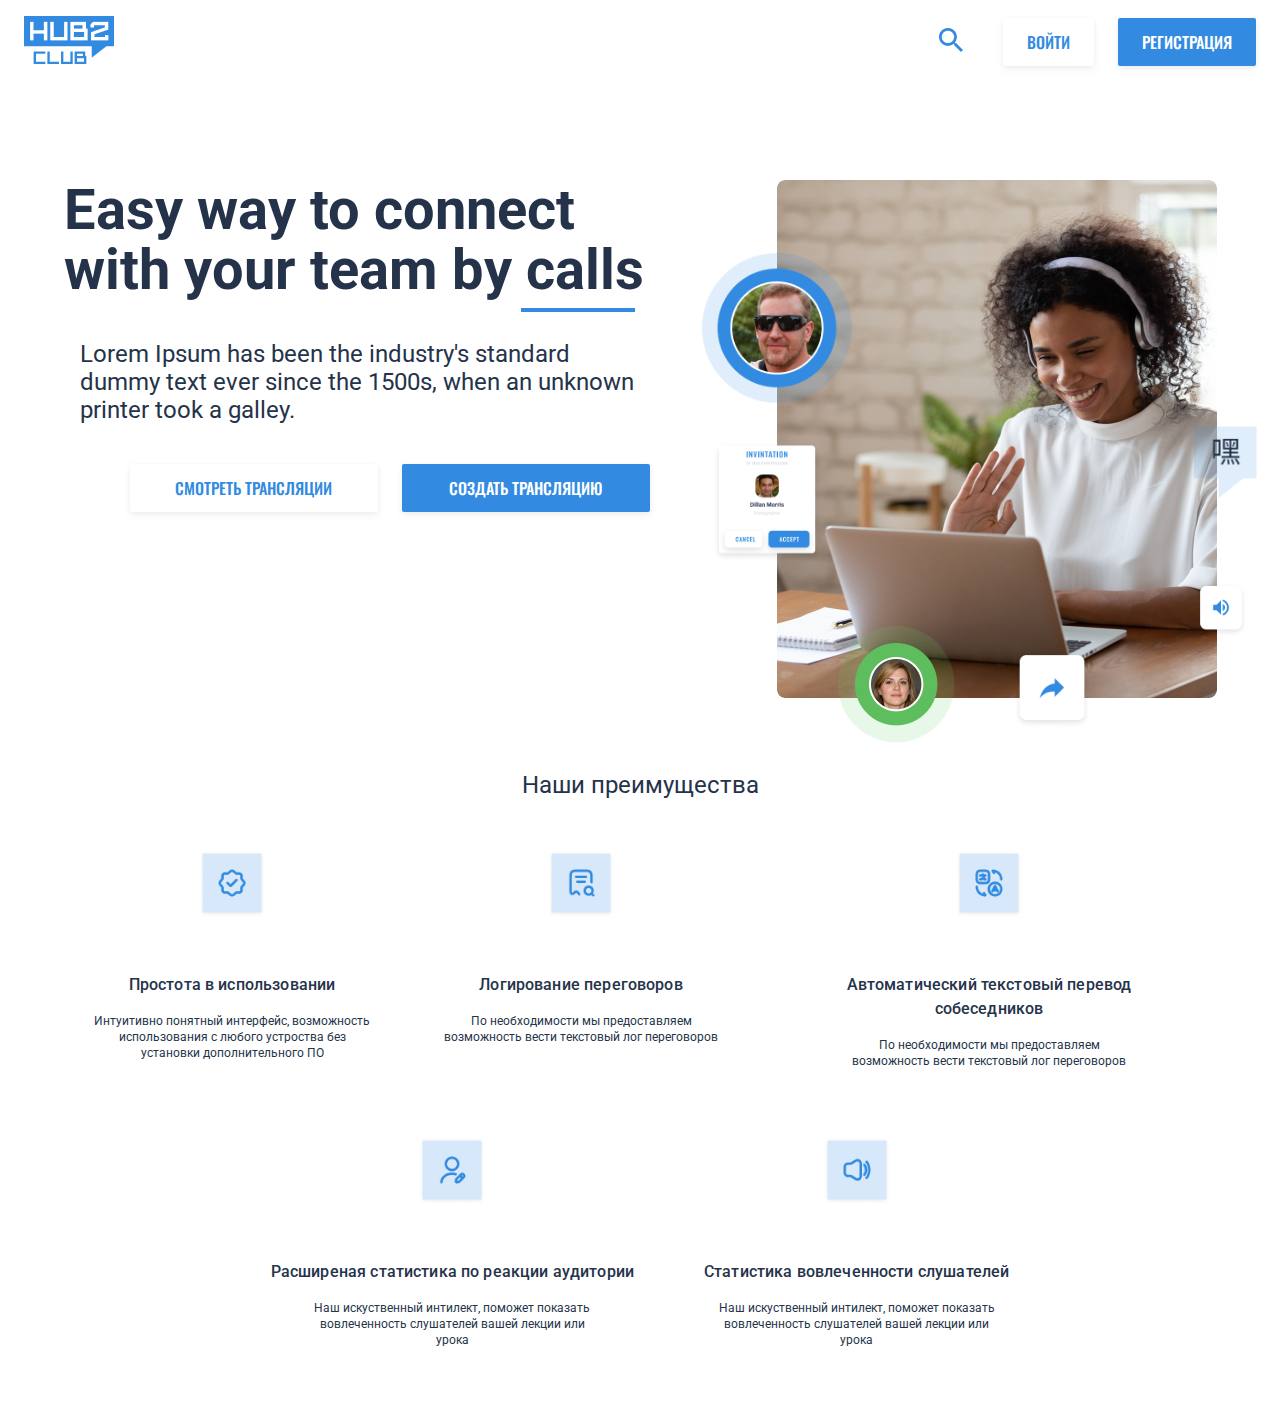
==== index.html @ b5f5181e "all" ====
<!DOCTYPE html>
<html lang="en">
<head>
    <meta charset="UTF-8">
    <meta http-equiv="X-UA-Compatible" content="IE=edge">
    <meta name="viewport" content="width=device-width, initial-scale=1.0">
    <link rel="stylesheet" href="sass/style.css">
    <title>Document</title>
</head>
<body>
    <header class="header">
        <div class="inner-header">
            <div class="logo">
                <a href="#" class="logo-link">
                    <img src="img/Logo.png" alt="">
                </a>
            </div>
            <div class="menu-hd">
                <div class="search">
                    <img src="img/search.png" alt="">
                </div>
                <div class="auth-btns">
                    <a href="#" mat-button>Войти</a>
                    <a href="#" class="reg" mat-button>регистрация</a>

                </div>
            </div>
        </div>
    </header>
    <div class="main-container">
        <div class="connect-container">
            <div class="easy-connect">
                <h1 class="easytitle">Easy way to connect with your team by calls</h1>
                <div class="line"></div>
                <p>Lorem Ipsum has been the industry's standard dummy text ever since the 1500s, when an unknown printer took a galley.</p>
                <div class="auth-btns">
                    <a href="#" mat-button>смотреть трансляции</a>
                    <a href="#" class="reg" mat-button>Создать трансляцию</a>

                </div>
            </div>
            <div class="img-connect">
                <div class="conectBox">
                    <img src="img/home.png" alt="">
                </div>
                <div class="icon-1 icon">
                    <img src="img/man.png" alt="">
                </div>
                <div class="icon-2 icon">
                    <img src="img/it.png" alt="">
                </div>
                <div class="icon-3 icon">
                    <img src="img/women.png" alt="">
                </div>
                <div class="icon-4 icon">
                    <img src="img/share.png" alt="">
                </div>
                <div class="icon-5 icon">
                    <img src="img/sound.png" alt="">
                </div>
                <div class="icon-6 icon">
                    <img src="img/item.png" alt="">
                </div>
            </div>
        </div>
    </div>
    <div class="adv-container">
         <h3>Наши преимущества</h3>
        <div class="inner-adv">
            <div class="item-adv">
                <div class="icon-adv">
                    <img src="img/ic1.png" alt="">
                </div>
                <h6>Простота в использовании</h6>
                <p>Интуитивно понятный интерфейс, возможность использования с любого устроства без установки дополнительного ПО</p>
            </div>
            <div class="item-adv">
                <div class="icon-adv">
                    <img src="img/ic2.png" alt="">
                </div>
                <h6>Логирование переговоров</h6>
                <p>По необходимости мы предоставляем возможность вести текстовый лог переговоров</p>
            </div>
            <div class="item-adv">
                <div class="icon-adv">
                    <img src="img/ic3.png" alt="">
                </div>
                <h6>Автоматический текстовый перевод собеседников</h6>
                <p>По необходимости мы предоставляем возможность вести текстовый лог переговоров</p>
            </div>
            <div class="item-adv">
                <div class="icon-adv">
                    <img src="img/ic4.png" alt="">
                </div>
                <h6>Расширеная статистика по реакции аудитории</h6>
                <p> Наш искуственный интилект, поможет показать вовлеченность слушателей вашей лекции или урока</p>
            </div>
            <div class="item-adv">
                <div class="icon-adv">
                    <img src="img/ic5.png" alt="">
                </div>
                <h6>Статистика вовлеченности слушателей</h6>
                <p>Наш искуственный интилект, поможет показать вовлеченность слушателей вашей лекции или урока</p>
            </div>
        </div>
    </div>
</body>
</html>
---- sass/style.css ----
@import url("https://fonts.googleapis.com/css2?family=Oswald&display=swap");
@import url("https://fonts.googleapis.com/css2?family=Roboto:ital,wght@0,100;0,500;1,100&display=swap");
* {
  padding: 0;
  margin: 0;
}

.header {
  margin-top: 16px;
}

.header .inner-header {
  display: -webkit-box;
  display: -ms-flexbox;
  display: flex;
  -webkit-box-pack: justify;
      -ms-flex-pack: justify;
          justify-content: space-between;
  margin: 0 24px;
}

@media (max-width: 500px) {
  .header .inner-header {
    -webkit-box-orient: vertical;
    -webkit-box-direction: normal;
        -ms-flex-direction: column;
            flex-direction: column;
    -webkit-box-align: center;
        -ms-flex-align: center;
            align-items: center;
  }
  .header .inner-header .menu-hd {
    margin-top: 15px;
  }
}

.header .menu-hd {
  display: -webkit-box;
  display: -ms-flexbox;
  display: flex;
  -webkit-box-align: center;
      -ms-flex-align: center;
          align-items: center;
}

.logo .logo-link {
  width: 90px;
  display: block;
}

.search {
  margin-right: 40px;
}

@media (max-width: 500px) {
  .search {
    margin-right: 15px;
  }
}

.auth-btns {
  display: -webkit-box;
  display: -ms-flexbox;
  display: flex;
}

.auth-btns a {
  font-family: Oswald;
  font-style: normal;
  font-weight: 500;
  font-size: 16px;
  line-height: 20px;
  color: #328BE0;
  text-decoration: none;
  background: #FFFFFF;
  -webkit-box-shadow: 0px 1px 4px rgba(37, 51, 74, 0.05), 0px 4px 8px rgba(37, 51, 74, 0.05);
          box-shadow: 0px 1px 4px rgba(37, 51, 74, 0.05), 0px 4px 8px rgba(37, 51, 74, 0.05);
  border-radius: 2px;
  display: block;
  text-align: center;
  padding: 14px 24px;
  text-transform: uppercase;
}

.auth-btns .reg {
  background-color: #328BE0;
  color: white;
  margin-left: 24px;
}

.main-container {
  max-width: 1434px;
  margin: auto;
  margin-top: 112px;
}

@media (max-width: 1000px) {
  .main-container {
    margin-top: 50px;
  }
}

.main-container .connect-container {
  display: -webkit-box;
  display: -ms-flexbox;
  display: flex;
  -webkit-box-pack: justify;
      -ms-flex-pack: justify;
          justify-content: space-between;
  max-width: 1335px;
}

@media (max-width: 1450px) {
  .main-container .connect-container {
    -ms-flex-pack: distribute;
        justify-content: space-around;
    max-width: unset;
  }
}

@media (max-width: 1000px) {
  .main-container .connect-container {
    -webkit-box-orient: vertical;
    -webkit-box-direction: normal;
        -ms-flex-direction: column;
            flex-direction: column;
    -webkit-box-align: center;
        -ms-flex-align: center;
            align-items: center;
  }
}

.main-container .connect-container .easy-connect {
  max-width: 586px;
  display: -webkit-box;
  display: -ms-flexbox;
  display: flex;
  -webkit-box-orient: vertical;
  -webkit-box-direction: normal;
      -ms-flex-direction: column;
          flex-direction: column;
  -webkit-box-align: end;
      -ms-flex-align: end;
          align-items: end;
}

@media (max-width: 1250px) {
  .main-container .connect-container .easy-connect {
    max-width: 470px;
  }
}

@media (max-width: 550px) {
  .main-container .connect-container .easy-connect {
    margin: 0 20px;
  }
}

.main-container .connect-container .easy-connect .easytitle {
  font-family: Roboto;
  font-style: normal;
  font-weight: bold;
  font-size: 56px;
  line-height: 60px;
  margin-bottom: 8px;
  color: #25334A;
}

@media (max-width: 1250px) {
  .main-container .connect-container .easy-connect .easytitle {
    font-size: 45px;
  }
}

@media (max-width: 550px) {
  .main-container .connect-container .easy-connect .easytitle {
    font-size: 35px;
  }
}

.main-container .connect-container .easy-connect .line {
  width: 114px;
  height: 4px;
  background-color: #328BE0;
  margin-right: 15px;
  margin-bottom: 28px;
}

.main-container .connect-container .easy-connect p {
  font-family: Roboto;
  font-style: normal;
  font-weight: normal;
  font-size: 24px;
  line-height: 28px;
  color: #25334A;
  margin-bottom: 40px;
  max-width: 570px;
}

@media (max-width: 550px) {
  .main-container .connect-container .easy-connect p {
    font-size: 18px;
  }
}

.main-container .connect-container .easy-connect .auth-btns > a {
  width: 200px;
}

@media (max-width: 1000px) {
  .main-container .connect-container .easy-connect .auth-btns > a {
    width: unset;
  }
}

@media (max-width: 550px) {
  .main-container .connect-container .easy-connect .auth-btns > a {
    padding: 14px 8px;
    font-size: 12px;
  }
}

.main-container .connect-container .img-connect {
  max-width: 530px;
  position: relative;
}

@media (max-width: 1000px) {
  .main-container .connect-container .img-connect {
    margin-top: 45px;
  }
}

.main-container .connect-container .img-connect .conectBox {
  max-width: 440px;
  border-radius: 8px;
}

@media (max-width: 1250px) {
  .main-container .connect-container .img-connect .conectBox {
    max-width: 380px;
  }
}

@media (max-width: 550px) {
  .main-container .connect-container .img-connect .conectBox {
    max-width: 300px;
  }
}

@media (max-width: 400px) {
  .main-container .connect-container .img-connect .conectBox {
    max-width: 215px;
  }
}

.main-container .connect-container .img-connect .conectBox img {
  width: 100%;
  border-radius: 8px;
}

.main-container .connect-container .img-connect .icon > img {
  width: 100%;
  height: 100%;
}

.main-container .connect-container .img-connect .icon-1 {
  position: absolute;
  top: 73px;
  left: -75px;
  width: 150px;
}

@media (max-width: 550px) {
  .main-container .connect-container .img-connect .icon-1 {
    width: 108px;
    left: -50px;
  }
}

@media (max-width: 400px) {
  .main-container .connect-container .img-connect .icon-1 {
    width: 74px;
    left: -32px;
    top: 36px;
  }
}

.main-container .connect-container .img-connect .icon-2 {
  position: absolute;
  top: 261px;
  left: -65px;
  width: 111px;
}

@media (max-width: 550px) {
  .main-container .connect-container .img-connect .icon-2 {
    left: -40px;
    width: 74px;
  }
}

@media (max-width: 400px) {
  .main-container .connect-container .img-connect .icon-2 {
    left: -40px;
    width: 64px;
    top: 132px;
  }
}

.main-container .connect-container .img-connect .icon-3 {
  position: absolute;
  bottom: -45px;
  left: 61px;
  width: 117px;
}

@media (max-width: 550px) {
  .main-container .connect-container .img-connect .icon-3 {
    left: 85px;
    width: 90px;
  }
}

@media (max-width: 400px) {
  .main-container .connect-container .img-connect .icon-3 {
    left: 15px;
    width: 68px;
    bottom: -35px;
  }
}

.main-container .connect-container .img-connect .icon-4 {
  position: absolute;
  bottom: -31px;
  left: 236px;
  width: 78px;
}

@media (max-width: 550px) {
  .main-container .connect-container .img-connect .icon-4 {
    width: 60px;
  }
}

@media (max-width: 400px) {
  .main-container .connect-container .img-connect .icon-4 {
    width: 47px;
    bottom: -28px;
    left: 141px;
  }
}

.main-container .connect-container .img-connect .icon-5 {
  position: absolute;
  bottom: 60px;
  right: -31px;
  width: 54px;
}

.main-container .connect-container .img-connect .icon-6 {
  position: absolute;
  bottom: 200px;
  right: -90px;
  width: 63px;
}

@media (max-width: 1400px) {
  .main-container .connect-container .img-connect .icon-6 {
    right: -40px;
  }
}

@media (max-width: 550px) {
  .main-container .connect-container .img-connect .icon-6 {
    width: 40px;
  }
}

@media (max-width: 400px) {
  .main-container .connect-container .img-connect .icon-6 {
    width: 40px;
    bottom: 147px;
    right: -44px;
  }
}

.adv-container {
  max-width: 1311px;
  margin: auto;
  margin-top: 69px;
  margin-bottom: 14px;
}

.adv-container h3 {
  font-family: Roboto;
  font-style: normal;
  font-weight: normal;
  font-size: 24px;
  line-height: 28px;
  text-align: center;
  color: #25334A;
  margin-bottom: 48px;
}

.adv-container .inner-adv {
  display: -webkit-box;
  display: -ms-flexbox;
  display: flex;
  -ms-flex-wrap: wrap;
      flex-wrap: wrap;
  -webkit-box-pack: center;
      -ms-flex-pack: center;
          justify-content: center;
}

.adv-container .inner-adv .item-adv {
  max-width: 397px;
  margin-bottom: 65px;
  margin-left: 35px;
  margin-right: 35px;
}

.adv-container .inner-adv .item-adv h6 {
  font-family: Roboto;
  font-style: normal;
  font-weight: 500;
  font-size: 16px;
  line-height: 24px;
  text-align: center;
  letter-spacing: 0.15px;
  color: #25334A;
  margin-bottom: 16px;
}

.adv-container .inner-adv .item-adv p {
  font-family: Roboto;
  font-style: normal;
  font-weight: normal;
  font-size: 12px;
  line-height: 16px;
  text-align: center;
  color: #25334A;
  max-width: 279px;
  margin: auto;
}

.adv-container .inner-adv .item-adv .icon-adv {
  width: 72px;
  height: 72px;
  margin: auto;
  margin-bottom: 54px;
}

.adv-container .inner-adv .item-adv .icon-adv img {
  width: 100%;
  height: 100%;
}
/*# sourceMappingURL=style.css.map */
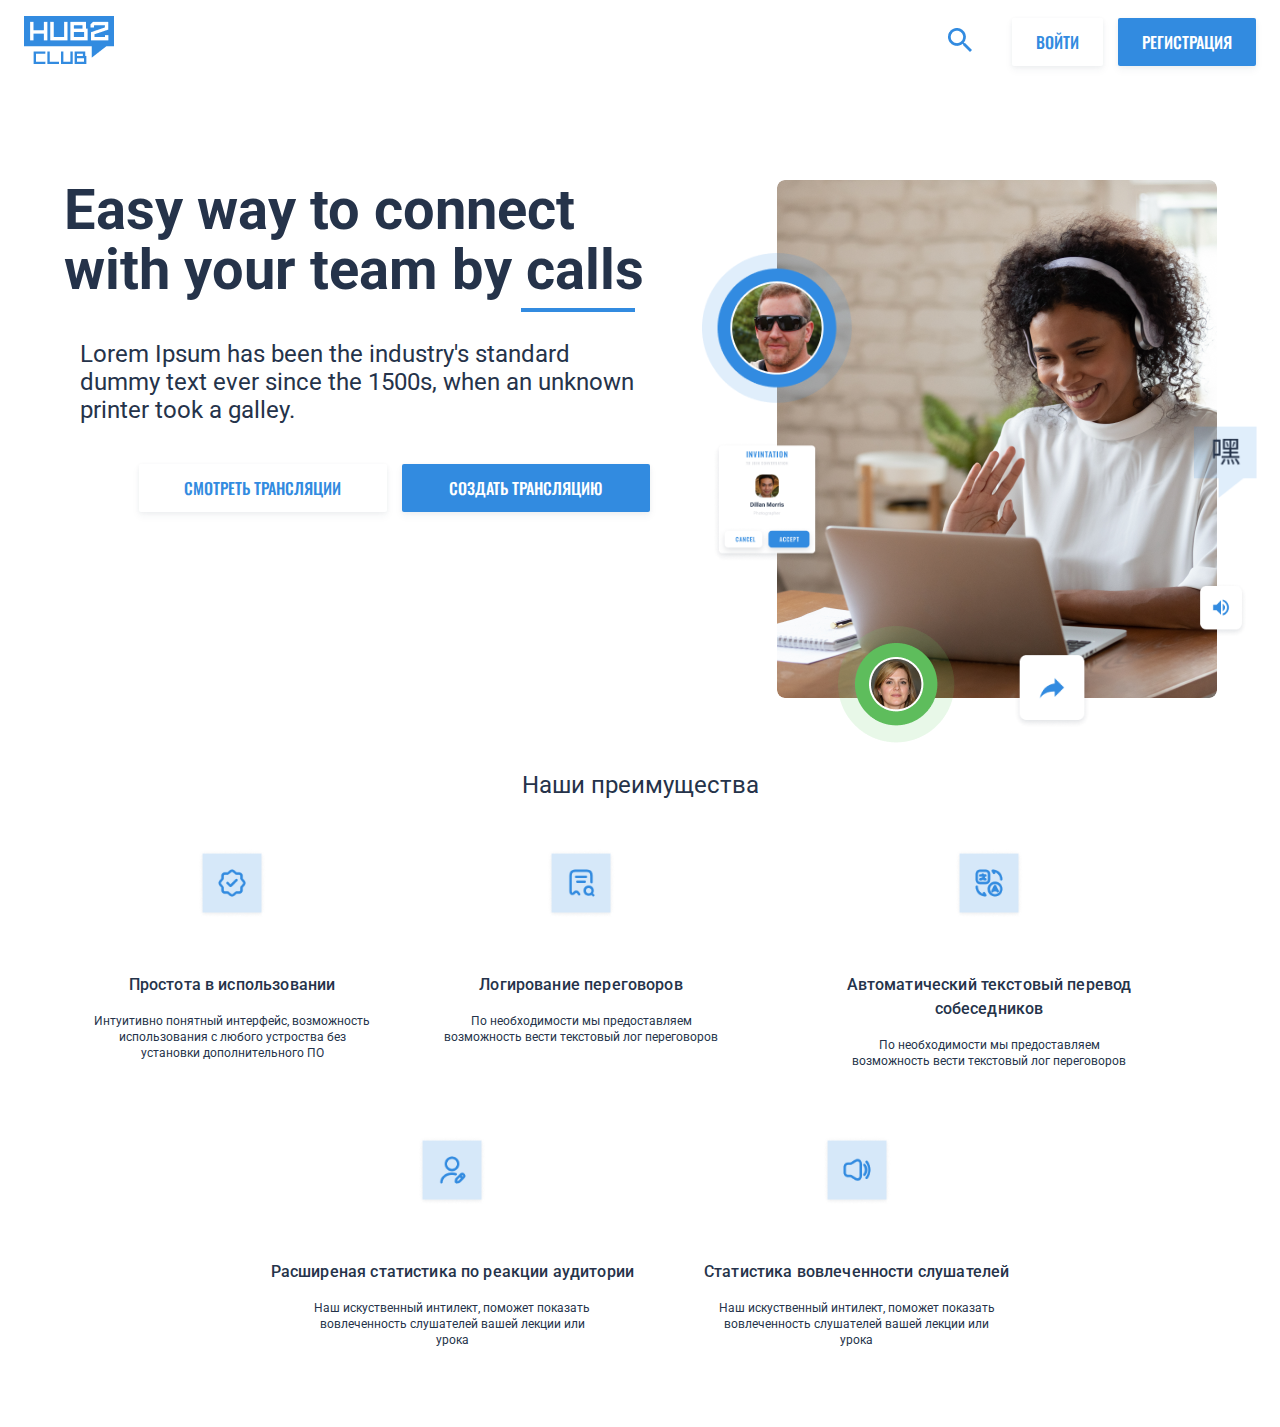
==== commit d2a361be: "asa" ====
--- a/index.html
+++ b/index.html
@@ -11,7 +11,7 @@
     <header class="header">
         <div class="inner-header">
             <div class="logo">
-                <a href="#" class="logo-link">
+                <a href="index.html" class="logo-link">
                     <img src="img/Logo.png" alt="">
                 </a>
             </div>
@@ -20,8 +20,8 @@
                     <img src="img/search.png" alt="">
                 </div>
                 <div class="auth-btns">
-                    <a href="#" mat-button>Войти</a>
-                    <a href="#" class="reg" mat-button>регистрация</a>
+                    <a href="login.html" mat-button>Войти</a>
+                    <a href="registration.html" class="reg" mat-button>регистрация</a>
 
                 </div>
             </div>
--- a/sass/style.css
+++ b/sass/style.css
@@ -17,9 +17,12 @@
       -ms-flex-pack: justify;
           justify-content: space-between;
   margin: 0 24px;
-}
-
-@media (max-width: 500px) {
+  -webkit-box-align: center;
+      -ms-flex-align: center;
+          align-items: center;
+}
+
+@media (max-width: 900px) {
   .header .inner-header {
     -webkit-box-orient: vertical;
     -webkit-box-direction: normal;
@@ -31,6 +34,20 @@
   }
   .header .inner-header .menu-hd {
     margin-top: 15px;
+    -ms-flex-wrap: wrap;
+        flex-wrap: wrap;
+    -webkit-box-align: center;
+        -ms-flex-align: center;
+            align-items: center;
+    -webkit-box-pack: center;
+        -ms-flex-pack: center;
+            justify-content: center;
+  }
+  .header .inner-header .menu-hd .auth-btns {
+    margin-top: 10px;
+  }
+  .header .inner-header .menu-hd .search {
+    margin-right: 0;
   }
 }
 
@@ -41,6 +58,19 @@
   -webkit-box-align: center;
       -ms-flex-align: center;
           align-items: center;
+}
+
+.header .menu-hd .account_img {
+  width: 48px;
+  height: 48px;
+  border-radius: 2px;
+  margin-left: 15px;
+}
+
+.header .menu-hd .account_img > img {
+  width: 100%;
+  height: 100%;
+  border-radius: 2px;
 }
 
 .logo .logo-link {
@@ -80,12 +110,13 @@
   text-align: center;
   padding: 14px 24px;
   text-transform: uppercase;
+  margin-right: 15px;
 }
 
 .auth-btns .reg {
   background-color: #328BE0;
   color: white;
-  margin-left: 24px;
+  margin-right: 0px !important;
 }
 
 .main-container {
@@ -254,7 +285,7 @@
   }
 }
 
-.main-container .connect-container .img-connect .conectBox img {
+.main-container .connect-container .img-connect .conectBox > img {
   width: 100%;
   border-radius: 8px;
 }
@@ -452,8 +483,2144 @@
   margin-bottom: 54px;
 }
 
-.adv-container .inner-adv .item-adv .icon-adv img {
+.adv-container .inner-adv .item-adv .icon-adv > img {
   width: 100%;
   height: 100%;
 }
+
+.register-page {
+  max-width: 408px;
+  margin: 50px auto;
+}
+
+.register-page .register-box {
+  background: #FFFFFF;
+  -webkit-box-shadow: 0px 0px 8px rgba(0, 0, 0, 0.05), 0px 2px 4px rgba(37, 51, 74, 0.05);
+          box-shadow: 0px 0px 8px rgba(0, 0, 0, 0.05), 0px 2px 4px rgba(37, 51, 74, 0.05);
+  border-radius: 4px;
+  padding: 40px;
+}
+
+@media (max-width: 500px) {
+  .register-page .register-box {
+    margin: 0 15px;
+  }
+}
+
+.register-page .register-box h2 {
+  font-family: Roboto;
+  font-style: normal;
+  font-weight: normal;
+  font-size: 24px;
+  line-height: 28px;
+  text-align: center;
+  color: #25334A;
+}
+
+.register-page .register-box p {
+  font-family: Roboto;
+  font-style: normal;
+  font-weight: normal;
+  font-size: 16px;
+  line-height: 24px;
+  letter-spacing: 0.15px;
+  color: #25334A;
+  margin: 24px 0;
+  text-align: center;
+}
+
+.register-page .register-box .soc-icons {
+  display: -webkit-box;
+  display: -ms-flexbox;
+  display: flex;
+  width: 130px;
+  margin: auto;
+}
+
+.register-page .register-box .soc-icons a {
+  display: block;
+}
+
+.register-page .register-box .regform {
+  max-width: 330px;
+  margin: auto;
+}
+
+.register-page .register-box .regform form .input-item {
+  max-width: 328px;
+  margin-bottom: 25px;
+}
+
+.register-page .register-box .regform form .input-item p {
+  font-family: Roboto;
+  font-style: normal;
+  font-weight: normal;
+  font-size: 12px;
+  letter-spacing: 0.4px;
+  color: #94A7BC;
+  text-align: left;
+  margin: 0;
+}
+
+.register-page .register-box .regform form .input-item input {
+  width: 100%;
+  border-bottom: 1px solid #328BE0;
+  border-top: 1px solid transparent;
+  border-right: 1px solid transparent;
+  border-left: 1px solid transparent;
+  padding: 10px 4px;
+  font-family: Roboto;
+  font-style: normal;
+  font-weight: normal;
+  font-size: 14px;
+  line-height: 20px;
+  letter-spacing: 0.25px;
+  color: #25334A;
+}
+
+.register-page .register-box .regform form .auth-btns a {
+  padding: 14px 53px;
+  cursor: pointer;
+}
+
+@media (max-width: 500px) {
+  .register-page .register-box .regform form .auth-btns a {
+    padding: 14px;
+    font-size: 14px;
+  }
+}
+
+.register-page .register-box .regform form .acc-p-2 {
+  max-width: 285px !important;
+}
+
+.register-page .register-box .regform form .acc-p {
+  max-width: 210px;
+  margin: 24px auto;
+}
+
+.register-page .register-box .regform form .acc-p span {
+  font-family: Roboto;
+  font-style: normal;
+  font-weight: normal;
+  font-size: 16px;
+  line-height: 24px;
+  letter-spacing: 0.5px;
+  color: #25334A;
+}
+
+.register-page .register-box .regform form .acc-p a {
+  font-family: Roboto;
+  font-style: normal;
+  font-weight: normal;
+  font-size: 16px;
+  line-height: 24px;
+  letter-spacing: 0.5px;
+  text-decoration: none;
+  color: #328BE0;
+}
+
+.account-settings {
+  margin-top: 70px;
+}
+
+.account-settings h2 {
+  font-family: Roboto;
+  font-style: normal;
+  font-weight: normal;
+  font-size: 24px;
+  line-height: 28px;
+  text-align: center;
+  color: #25334A;
+}
+
+.account-settings .settings-menu {
+  max-width: 600px;
+  margin: auto;
+  margin-top: 56px;
+}
+
+.account-settings .settings-menu ul {
+  display: -webkit-box;
+  display: -ms-flexbox;
+  display: flex;
+  -webkit-box-pack: justify;
+      -ms-flex-pack: justify;
+          justify-content: space-between;
+}
+
+@media (max-width: 600px) {
+  .account-settings .settings-menu ul {
+    overflow-x: scroll;
+    width: 90%;
+    margin: 0 20px;
+    padding-bottom: 20px;
+  }
+}
+
+.account-settings .settings-menu ul li {
+  list-style: none;
+}
+
+@media (max-width: 600px) {
+  .account-settings .settings-menu ul li {
+    margin-right: 10px;
+  }
+}
+
+.account-settings .settings-menu ul li a {
+  text-decoration: none;
+  font-family: Oswald;
+  font-style: normal;
+  font-weight: 500;
+  font-size: 14px;
+  line-height: 16px;
+  text-align: center;
+  letter-spacing: 1.25px;
+  text-transform: uppercase;
+  color: #94A7BC;
+  padding-bottom: 5px;
+  white-space: nowrap;
+}
+
+.account-settings .stream-container {
+  margin-top: 56px;
+  margin-bottom: 175px;
+}
+
+.account-settings .stream-container .photo-settings {
+  max-width: 160px;
+  margin: auto;
+  margin-bottom: 48px;
+  display: -webkit-box;
+  display: -ms-flexbox;
+  display: flex;
+  -webkit-box-align: center;
+      -ms-flex-align: center;
+          align-items: center;
+  -ms-flex-pack: distribute;
+      justify-content: space-around;
+}
+
+.account-settings .stream-container .photo-settings button {
+  border: none;
+  width: 48px;
+  height: 48px;
+  background-color: transparent;
+  cursor: pointer;
+}
+
+.account-settings .stream-container .photo-settings button > img {
+  width: 100%;
+  height: 100%;
+}
+
+.account-settings .stream-container .photo-settings .ph-box {
+  width: 80px;
+  height: 80px;
+  border: 1px dashed #94A7BC;
+  -webkit-box-sizing: border-box;
+          box-sizing: border-box;
+  border-radius: 4px;
+  display: -webkit-box;
+  display: -ms-flexbox;
+  display: flex;
+  -webkit-box-align: center;
+      -ms-flex-align: center;
+          align-items: center;
+  -webkit-box-pack: center;
+      -ms-flex-pack: center;
+          justify-content: center;
+}
+
+.account-settings .stream-container .photo-settings .ph-box > img {
+  width: 32px;
+  height: 32px;
+}
+
+.account-settings .stream-container h3 {
+  font-family: Roboto;
+  font-style: normal;
+  font-weight: normal;
+  font-size: 16px;
+  line-height: 24px;
+  text-align: center;
+  letter-spacing: 0.5px;
+  color: #25334A;
+  margin-bottom: 48px;
+}
+
+.account-settings .stream-container .regform {
+  max-width: 533px;
+  margin: auto;
+}
+
+.account-settings .stream-container .regform form .div-more {
+  display: -webkit-box;
+  display: -ms-flexbox;
+  display: flex;
+  max-width: 328px;
+  -webkit-box-align: center;
+      -ms-flex-align: center;
+          align-items: center;
+  margin: auto;
+}
+
+.account-settings .stream-container .regform form .div-more .input-item {
+  width: 87% !important;
+}
+
+.account-settings .stream-container .regform form .div-more .input-item input {
+  width: 100% !important;
+}
+
+.account-settings .stream-container .regform form .div-more button {
+  width: 24px;
+  height: 24px;
+  border: none;
+  background: transparent;
+  cursor: pointer;
+}
+
+.account-settings .stream-container .regform form h4 {
+  font-family: Oswald;
+  font-style: normal;
+  font-weight: 500;
+  font-size: 14px;
+  line-height: 16px;
+  letter-spacing: 1.25px;
+  text-transform: uppercase;
+  text-align: center;
+  color: #94A7BC;
+  margin: 40px 0;
+}
+
+.account-settings .stream-container .regform form .input-item {
+  margin: auto;
+  position: relative;
+  border-bottom: 1px solid #328BE0;
+  border-top: 1px solid transparent;
+  border-right: 1px solid transparent;
+  border-left: 1px solid transparent;
+}
+
+.account-settings .stream-container .regform form .input-item input {
+  border: unset !important;
+  width: 85% !important;
+  outline: none;
+}
+
+.account-settings .stream-container .regform form .input-item .eye {
+  position: absolute;
+  top: 50%;
+  right: 0;
+}
+
+@media (max-width: 400px) {
+  .account-settings .stream-container .regform form .input-item {
+    max-width: 295px !important;
+  }
+}
+
+.account-settings .stream-container .regform form .week-btns {
+  margin: 40px 0;
+}
+
+.account-settings .stream-container .regform form .week-btns h3 {
+  font-family: Roboto;
+  font-style: normal;
+  font-weight: normal;
+  font-size: 16px;
+  line-height: 24px;
+  text-align: center;
+  letter-spacing: 0.5px;
+  color: #25334A;
+  margin-bottom: 24px;
+}
+
+.account-settings .stream-container .regform form .week-btns .btnsgroup {
+  display: -webkit-box;
+  display: -ms-flexbox;
+  display: flex;
+  -ms-flex-wrap: wrap;
+      flex-wrap: wrap;
+  -webkit-box-pack: center;
+      -ms-flex-pack: center;
+          justify-content: center;
+}
+
+.account-settings .stream-container .regform form .week-btns .btnsgroup .btn {
+  border: 1px solid #94A7BC;
+  -webkit-box-sizing: border-box;
+          box-sizing: border-box;
+  border-radius: 2px;
+  padding: 16px 20px;
+  width: 114px;
+  background: transparent;
+  font-family: Roboto;
+  font-style: normal;
+  font-weight: normal;
+  font-size: 12px;
+  line-height: 16px;
+  display: -webkit-box;
+  display: -ms-flexbox;
+  display: flex;
+  -webkit-box-align: center;
+      -ms-flex-align: center;
+          align-items: center;
+  text-align: center;
+  color: #25334A;
+  cursor: pointer;
+  margin-right: 8px;
+  margin-left: 8px;
+  margin-bottom: 16px;
+  -webkit-box-pack: center;
+      -ms-flex-pack: center;
+          justify-content: center;
+  -webkit-transition: all .1s;
+  transition: all .1s;
+}
+
+.account-settings .stream-container .regform form .week-btns .btnsgroup .btn:hover {
+  color: #328BE0;
+  border: 1px solid #328BE0;
+}
+
+.account-settings .stream-container .regform form .auth-btns {
+  display: -webkit-box;
+  display: -ms-flexbox;
+  display: flex;
+  -webkit-box-pack: center;
+      -ms-flex-pack: center;
+          justify-content: center;
+}
+
+.account-settings .stream-container .regform form .div-time {
+  display: -webkit-box;
+  display: -ms-flexbox;
+  display: flex;
+  -webkit-box-align: center;
+      -ms-flex-align: center;
+          align-items: center;
+  -webkit-box-pack: justify;
+      -ms-flex-pack: justify;
+          justify-content: space-between;
+  max-width: 365px;
+  margin: auto;
+}
+
+@media (max-width: 400px) {
+  .account-settings .stream-container .regform form .div-time {
+    max-width: 295px;
+  }
+}
+
+.account-settings .stream-container .regform form .div-time .input-item {
+  max-width: 75px;
+}
+
+.account-settings .stream-container .regform form .div-time span {
+  font-family: Roboto;
+  font-style: normal;
+  font-weight: normal;
+  font-size: 14px;
+  line-height: 20px;
+  letter-spacing: 0.25px;
+  color: #25334A;
+}
+
+.account-settings .stream-container .regform form .input-item {
+  max-width: 328px;
+  margin-bottom: 25px;
+}
+
+.account-settings .stream-container .regform form .input-item p {
+  font-family: Roboto;
+  font-style: normal;
+  font-weight: normal;
+  font-size: 12px;
+  letter-spacing: 0.4px;
+  color: #94A7BC;
+  text-align: left;
+  margin: 0;
+}
+
+.account-settings .stream-container .regform form .input-item input {
+  outline: none;
+  width: 100%;
+  border-bottom: 1px solid #328BE0;
+  border-top: 1px solid transparent;
+  border-right: 1px solid transparent;
+  border-left: 1px solid transparent;
+  padding: 10px 4px;
+  font-family: Roboto;
+  font-style: normal;
+  font-weight: normal;
+  font-size: 14px;
+  line-height: 20px;
+  letter-spacing: 0.25px;
+  color: #25334A;
+}
+
+.account-settings .stream-container .regform form .auth-btns a {
+  padding: 14px 53px;
+}
+
+@media (max-width: 500px) {
+  .account-settings .stream-container .regform form .auth-btns a {
+    padding: 14px;
+    font-size: 14px;
+  }
+}
+
+.account-settings .stream-container .regform form .acc-p-2 {
+  max-width: 285px !important;
+}
+
+.account-settings .stream-container .regform form .acc-p {
+  max-width: 210px;
+  margin: 24px auto;
+}
+
+.account-settings .stream-container .regform form .acc-p span {
+  font-family: Roboto;
+  font-style: normal;
+  font-weight: normal;
+  font-size: 16px;
+  line-height: 24px;
+  letter-spacing: 0.5px;
+  color: #25334A;
+}
+
+.account-settings .stream-container .regform form .acc-p a {
+  font-family: Roboto;
+  font-style: normal;
+  font-weight: normal;
+  font-size: 16px;
+  line-height: 24px;
+  letter-spacing: 0.5px;
+  text-decoration: none;
+  color: #328BE0;
+}
+
+.account-settings .pass-page {
+  display: none;
+}
+
+.account-settings .info-account {
+  display: none;
+}
+
+.active-link {
+  color: #328BE0 !important;
+  border-bottom: 2px solid #328BE0;
+}
+
+.main-call {
+  background: #25334A;
+  position: relative;
+}
+
+.main-call .footer-call {
+  background: rgba(35, 41, 53, 0.5);
+  padding: 24px 0;
+}
+
+.main-call .footer-call .call-inner-hd {
+  display: -webkit-box;
+  display: -ms-flexbox;
+  display: flex;
+  -webkit-box-align: center;
+      -ms-flex-align: center;
+          align-items: center;
+  -webkit-box-pack: justify;
+      -ms-flex-pack: justify;
+          justify-content: space-between;
+  margin: 0 24px;
+}
+
+.main-call .footer-call .call-inner-hd .snb {
+  cursor: pointer;
+  display: -webkit-box;
+  display: -ms-flexbox;
+  display: flex;
+  -webkit-box-align: center;
+      -ms-flex-align: center;
+          align-items: center;
+}
+
+.main-call .footer-call .call-inner-hd .snb a {
+  margin-left: 24px;
+}
+
+@media (max-width: 500px) {
+  .main-call .footer-call .call-inner-hd .snb a {
+    margin-left: 5px;
+  }
+}
+
+.main-call .footer-call .call-inner-hd .call-structure {
+  display: -webkit-box;
+  display: -ms-flexbox;
+  display: flex;
+  -webkit-box-align: center;
+      -ms-flex-align: center;
+          align-items: center;
+}
+
+@media (max-width: 767px) {
+  .main-call .footer-call .call-inner-hd .call-structure {
+    -ms-flex-wrap: wrap;
+        flex-wrap: wrap;
+  }
+  .main-call .footer-call .call-inner-hd .call-structure .addop {
+    margin-right: 12px !important;
+  }
+}
+
+@media (max-width: 767px) and (max-width: 500px) {
+  .main-call .footer-call .call-inner-hd .call-structure .addop {
+    margin-right: 9px !important;
+  }
+}
+
+.main-call .footer-call .call-inner-hd .call-structure .addop {
+  cursor: pointer;
+  margin-right: 40px;
+}
+
+@media (max-width: 767px) {
+  .main-call .footer-call .call-inner-hd {
+    margin: 0px;
+    -webkit-box-orient: vertical;
+    -webkit-box-direction: normal;
+        -ms-flex-direction: column;
+            flex-direction: column;
+  }
+}
+
+.main-call .call-header {
+  background: rgba(35, 41, 53, 0.5);
+  padding: 24px;
+}
+
+.main-call .call-header .call-inner-hd {
+  display: -webkit-box;
+  display: -ms-flexbox;
+  display: flex;
+  -webkit-box-align: center;
+      -ms-flex-align: center;
+          align-items: center;
+  -webkit-box-pack: justify;
+      -ms-flex-pack: justify;
+          justify-content: space-between;
+  margin: 0 24px;
+}
+
+@media (max-width: 767px) {
+  .main-call .call-header .call-inner-hd {
+    margin: 0px;
+    -webkit-box-orient: vertical;
+    -webkit-box-direction: normal;
+        -ms-flex-direction: column;
+            flex-direction: column;
+  }
+}
+
+.main-call .call-header .call-inner-hd .left-hd {
+  display: -webkit-box;
+  display: -ms-flexbox;
+  display: flex;
+  -webkit-box-align: center;
+      -ms-flex-align: center;
+          align-items: center;
+}
+
+.main-call .call-header .call-inner-hd .left-hd a {
+  margin-right: 18px;
+}
+
+.main-call .call-header .call-inner-hd .left-hd p {
+  font-family: Roboto;
+  font-style: normal;
+  font-weight: normal;
+  font-size: 16px;
+  line-height: 22px;
+  color: white;
+}
+
+.main-call .call-header .call-inner-hd .right-hd {
+  display: -webkit-box;
+  display: -ms-flexbox;
+  display: flex;
+  -webkit-box-align: center;
+      -ms-flex-align: center;
+          align-items: center;
+  -webkit-box-pack: justify;
+      -ms-flex-pack: justify;
+          justify-content: space-between;
+  position: relative;
+}
+
+.main-call .call-header .call-inner-hd .right-hd .invite-container {
+  background-color: white;
+  padding: 16px;
+  position: absolute;
+  top: 51px;
+  right: 0;
+  max-width: 415px;
+  display: none;
+}
+
+.main-call .call-header .call-inner-hd .right-hd .invite-container .search-item {
+  border-bottom: 2px solid #328BE0;
+  padding: 5px 0;
+}
+
+.main-call .call-header .call-inner-hd .right-hd .invite-container .search-item input {
+  border: none;
+  outline: none;
+  width: 85%;
+}
+
+.main-call .call-header .call-inner-hd .right-hd .invite-container .search-item button {
+  border: none;
+  background: transparent;
+  cursor: pointer;
+}
+
+.main-call .call-header .call-inner-hd .right-hd .invite-container .item-user {
+  margin: 16px 0;
+  display: -webkit-box;
+  display: -ms-flexbox;
+  display: flex;
+  -webkit-box-pack: justify;
+      -ms-flex-pack: justify;
+          justify-content: space-between;
+}
+
+.main-call .call-header .call-inner-hd .right-hd .invite-container .item-user .pr {
+  cursor: pointer;
+  background-color: #328BE0;
+  -webkit-box-shadow: 0px 0px 8px rgba(0, 0, 0, 0.05), 0px 2px 4px rgba(37, 51, 74, 0.05);
+          box-shadow: 0px 0px 8px rgba(0, 0, 0, 0.05), 0px 2px 4px rgba(37, 51, 74, 0.05);
+  border-radius: 2px;
+  padding: 4px;
+  text-transform: uppercase;
+  font-style: normal;
+  font-weight: 500;
+  font-size: 12px;
+  line-height: 16px;
+  font-family: Roboto;
+  border: none;
+  color: white;
+  margin-left: 23px;
+}
+
+.main-call .call-header .call-inner-hd .right-hd .invite-container .item-user .prig {
+  background-color: white;
+  color: #328BE0;
+  -webkit-box-shadow: 0px 0px 8px rgba(0, 0, 0, 0.05), 0px 2px 4px rgba(37, 51, 74, 0.05);
+          box-shadow: 0px 0px 8px rgba(0, 0, 0, 0.05), 0px 2px 4px rgba(37, 51, 74, 0.05);
+  border-radius: 2px;
+  padding: 4px;
+  text-transform: uppercase;
+  font-style: normal;
+  font-weight: 500;
+  font-size: 12px;
+  line-height: 16px;
+  font-family: Roboto;
+  border: none;
+  cursor: pointer;
+}
+
+.main-call .call-header .call-inner-hd .right-hd .invite-container .item-user .sch-us {
+  display: -webkit-box;
+  display: -ms-flexbox;
+  display: flex;
+  -webkit-box-align: center;
+      -ms-flex-align: center;
+          align-items: center;
+}
+
+.main-call .call-header .call-inner-hd .right-hd .invite-container .item-user .sch-us > img {
+  width: 48px;
+  height: 48px;
+  display: -webkit-box;
+  display: -ms-flexbox;
+  display: flex;
+  -webkit-box-align: center;
+      -ms-flex-align: center;
+          align-items: center;
+  border-radius: 2px;
+}
+
+.main-call .call-header .call-inner-hd .right-hd .invite-container .item-user .sch-us p {
+  font-family: Roboto;
+  font-style: normal;
+  font-weight: 500;
+  font-size: 14px;
+  line-height: 18px;
+  color: #25334A;
+  margin-left: 10px;
+}
+
+@media (max-width: 767px) {
+  .main-call .call-header .call-inner-hd .right-hd {
+    margin-top: 15px;
+  }
+}
+
+.main-call .call-header .call-inner-hd .right-hd .call-time {
+  font-family: Roboto;
+  font-style: normal;
+  font-weight: normal;
+  font-size: 16px;
+  line-height: 22px;
+  text-align: right;
+  color: #F5F9FD;
+  margin-right: 40px;
+}
+
+.main-call .call-header .call-inner-hd .right-hd a {
+  margin-right: 40px;
+}
+
+.main-call .all-users-container {
+  margin-top: 115px;
+  padding-bottom: 50px;
+}
+
+.main-call .all-users-container .videocall-content {
+  max-width: 1450px;
+  margin: auto;
+  display: -webkit-box;
+  display: -ms-flexbox;
+  display: flex;
+  -ms-flex-wrap: wrap;
+      flex-wrap: wrap;
+  -webkit-box-pack: center;
+      -ms-flex-pack: center;
+          justify-content: center;
+}
+
+.main-call .all-users-container .videocall-content .user-box-off {
+  display: -webkit-box;
+  display: -ms-flexbox;
+  display: flex;
+  -webkit-box-pack: center;
+      -ms-flex-pack: center;
+          justify-content: center;
+  -webkit-box-align: center;
+      -ms-flex-align: center;
+          align-items: center;
+  width: 100%;
+  max-width: 455px;
+  height: 315px;
+  position: relative;
+  border: 2px solid #328BE0;
+  margin-right: 0px;
+  margin-left: 0px;
+  -webkit-box-shadow: 0px 4px 6px rgba(50, 139, 224, 0.13), 4px 4px 16px rgba(50, 139, 224, 0.1);
+          box-shadow: 0px 4px 6px rgba(50, 139, 224, 0.13), 4px 4px 16px rgba(50, 139, 224, 0.1);
+  border-radius: 4px;
+  background-color: #25334A;
+  margin-bottom: 24px;
+  margin-left: 10px;
+  margin-right: 10px;
+}
+
+@media (max-width: 1430px) {
+  .main-call .all-users-container .videocall-content .user-box-off {
+    max-width: 380px;
+    height: 275px;
+  }
+}
+
+.main-call .all-users-container .videocall-content .user-box-off .options {
+  position: absolute;
+  bottom: 0;
+  right: 15px;
+}
+
+.main-call .all-users-container .videocall-content .user-box-off .user-img {
+  width: 120px;
+  height: 120px;
+}
+
+.main-call .all-users-container .videocall-content .user-box-off .user-img > img {
+  width: 100%;
+  height: 100%;
+}
+
+.main-call .all-users-container .videocall-content .user-box-off .user-img .name {
+  text-align: center;
+  font-family: Roboto;
+  font-style: normal;
+  font-weight: 500;
+  font-size: 16px;
+  line-height: 24px;
+  color: #F5F9FD;
+  text-shadow: 0px 0px 8px rgba(0, 0, 0, 0.05), 0px 2px 4px rgba(37, 51, 74, 0.05);
+}
+
+.main-call .all-users-container .videocall-content .user-box {
+  max-width: 455px;
+  height: 315px;
+  margin-bottom: 24px;
+  position: relative;
+  margin-right: 10px;
+  margin-left: 10px;
+}
+
+@media (max-width: 1420px) {
+  .main-call .all-users-container .videocall-content .user-box {
+    max-width: 380px;
+    height: 275px;
+  }
+}
+
+.main-call .all-users-container .videocall-content .user-box > img {
+  width: 100%;
+  height: 100%;
+}
+
+.main-call .all-users-container .videocall-content .user-box .options {
+  position: absolute;
+  font-family: Roboto;
+  font-style: normal;
+  font-weight: 500;
+  font-size: 16px;
+  line-height: 24px;
+  color: #F5F9FD;
+  bottom: 0;
+  padding: 12px;
+  width: 95%;
+  display: -webkit-box;
+  display: -ms-flexbox;
+  display: flex;
+  -webkit-box-pack: justify;
+      -ms-flex-pack: justify;
+          justify-content: space-between;
+  text-shadow: 0px 0px 8px rgba(0, 0, 0, 0.05), 0px 2px 4px rgba(37, 51, 74, 0.05);
+}
+
+.main-call .all-users-container .videocall-content .user-box .options .opt-set {
+  display: -webkit-box;
+  display: -ms-flexbox;
+  display: flex;
+}
+
+.main-call .all-users-container .videocall-content .user-box .options .opt-set .video-off {
+  margin-right: 10px;
+}
+
+.mainInfo {
+  max-width: 900px;
+  margin: 40px auto;
+  padding: 0 15px;
+}
+
+.mainInfo .innerInfo {
+  display: -webkit-box;
+  display: -ms-flexbox;
+  display: flex;
+  -webkit-box-pack: justify;
+      -ms-flex-pack: justify;
+          justify-content: space-between;
+  -webkit-box-align: center;
+      -ms-flex-align: center;
+          align-items: center;
+}
+
+@media (max-width: 400px) {
+  .mainInfo .innerInfo {
+    -ms-flex-wrap: wrap;
+        flex-wrap: wrap;
+  }
+}
+
+.mainInfo .innerInfo .usInfo {
+  display: -webkit-box;
+  display: -ms-flexbox;
+  display: flex;
+  -webkit-box-align: center;
+      -ms-flex-align: center;
+          align-items: center;
+}
+
+@media (max-width: 400px) {
+  .mainInfo .innerInfo .usInfo {
+    margin-bottom: 10px;
+  }
+}
+
+.mainInfo .innerInfo .usInfo .ustext p {
+  font-family: Roboto;
+  font-style: normal;
+  font-weight: normal;
+  font-size: 12px;
+  line-height: 16px;
+  display: -webkit-box;
+  display: -ms-flexbox;
+  display: flex;
+  -webkit-box-align: center;
+      -ms-flex-align: center;
+          align-items: center;
+  letter-spacing: 0.4px;
+  color: #94A7BC;
+}
+
+.mainInfo .innerInfo .usInfo .ustext h6 {
+  font-family: Roboto;
+  font-style: normal;
+  font-weight: 500;
+  font-size: 16px;
+  line-height: 24px;
+  color: #25334A;
+  display: -webkit-box;
+  display: -ms-flexbox;
+  display: flex;
+  -webkit-box-align: center;
+      -ms-flex-align: center;
+          align-items: center;
+  letter-spacing: 0.15px;
+}
+
+.mainInfo .innerInfo .usInfo .us-img {
+  border-radius: 2px;
+  width: 56px;
+  height: 56px;
+  margin-right: 10px;
+}
+
+.mainInfo .innerInfo .usInfo .us-img > img {
+  width: 100%;
+  height: 100%;
+  border-radius: 2px;
+}
+
+.mainInfo h4 {
+  font-family: Roboto;
+  font-style: normal;
+  font-weight: 500;
+  font-size: 20px;
+  line-height: 24px;
+  letter-spacing: 0.15px;
+  color: #94A7BC;
+  margin-top: 25px;
+  margin-bottom: 16px;
+}
+
+.mainInfo .usContent h3 {
+  font-family: Roboto;
+  font-style: normal;
+  font-weight: bold;
+  font-size: 24px;
+  line-height: 24px;
+  letter-spacing: 0.18px;
+  text-transform: capitalize;
+  color: #25334A;
+}
+
+.mainInfo .usContent p {
+  font-family: Roboto;
+  font-style: normal;
+  font-weight: normal;
+  font-size: 16px;
+  line-height: 22px;
+  color: #25334A;
+  margin: 16px 0;
+}
+
+.mainInfo .usContent .usbtns {
+  display: -webkit-box;
+  display: -ms-flexbox;
+  display: flex;
+}
+
+.mainInfo .usContent .usbt {
+  width: 44px;
+  height: 16px;
+  background: #D6E8F9;
+  border-radius: 2px;
+  display: -webkit-box;
+  display: -ms-flexbox;
+  display: flex;
+  -webkit-box-pack: center;
+      -ms-flex-pack: center;
+          justify-content: center;
+  -webkit-box-align: center;
+      -ms-flex-align: center;
+          align-items: center;
+  font-family: Roboto;
+  font-style: normal;
+  font-weight: normal;
+  font-size: 8px;
+  line-height: 16px;
+  color: #25334A;
+  text-decoration: none;
+  margin-right: 8px;
+}
+
+.call-back {
+  position: relative;
+}
+
+.call-back .vd {
+  max-width: 1640px;
+  margin: auto;
+  height: 100vh;
+  width: 100%;
+}
+
+.call-back .vd video {
+  -o-object-fit: cover;
+     object-fit: cover;
+}
+
+.call-back .call-header {
+  position: absolute;
+  width: 100%;
+  background: rgba(35, 41, 53, 0.5);
+  padding: 24px 0;
+  z-index: 999;
+}
+
+@media (max-width: 767px) {
+  .call-back .call-header {
+    padding: 4px 0;
+  }
+  .call-back .call-header .call-inner-hd * {
+    font-size: 12px !important;
+  }
+  .call-back .call-header .call-inner-hd * .right-hd {
+    margin-top: 0;
+  }
+  .call-back .call-header .call-inner-hd * .auth-btns {
+    padding: 5px 0;
+  }
+  .call-back .call-header .call-inner-hd * .auth-btns a {
+    padding: 8px;
+    font-size: 10px !important;
+    cursor: pointer;
+  }
+}
+
+.call-back .footer-call {
+  position: absolute;
+  bottom: 0;
+  width: 100%;
+}
+
+@media (max-width: 767px) {
+  .call-back .footer-call {
+    padding: 10px 0 !important;
+  }
+  .call-back .footer-call .call-inner-hd {
+    -webkit-box-orient: horizontal;
+    -webkit-box-direction: normal;
+        -ms-flex-direction: row;
+            flex-direction: row;
+    padding: 0 10px;
+  }
+}
+
+.call-back .usfreind {
+  width: 253px;
+  height: 175px;
+  position: absolute;
+  top: 120px;
+  right: 25px;
+}
+
+@media (max-width: 767px) {
+  .call-back .usfreind {
+    width: 100px;
+    bottom: 0;
+    height: 100px;
+  }
+  .call-back .usfreind video {
+    position: fixed;
+    right: 6px;
+    max-width: 90px;
+  }
+}
+
+.chat {
+  background-color: #328BE0;
+  color: white;
+  font-family: Roboto;
+  font-style: normal;
+  font-weight: normal;
+  font-size: 12px;
+  line-height: 16px;
+  display: -webkit-box;
+  display: -ms-flexbox;
+  display: flex;
+  -webkit-box-align: center;
+      -ms-flex-align: center;
+          align-items: center;
+  padding: 8px 16px;
+  border-radius: 2px;
+  text-decoration: none;
+}
+
+.chat img {
+  margin-right: 5px;
+}
+
+@media (max-width: 500px) {
+  .chat {
+    padding: 8px;
+  }
+  .chat img {
+    display: none;
+  }
+}
+
+.broadcast {
+  margin: 130px auto;
+  max-width: 700px;
+}
+
+@media (max-width: 767px) {
+  .footer-call {
+    padding: 10px 0 !important;
+  }
+  .footer-call .call-inner-hd {
+    -webkit-box-orient: horizontal !important;
+    -webkit-box-direction: normal !important;
+        -ms-flex-direction: row !important;
+            flex-direction: row !important;
+    padding: 0 10px;
+  }
+}
+
+.inner-broasdcast {
+  background-color: white;
+  border-radius: 4px;
+  padding: 40px;
+}
+
+.inner-broasdcast h2 {
+  font-family: Roboto;
+  font-style: normal;
+  font-weight: normal;
+  font-size: 24px;
+  line-height: 28px;
+  color: #25334A;
+  text-align: center;
+}
+
+.inner-broasdcast h6 {
+  font-family: Roboto;
+  font-style: normal;
+  font-weight: normal;
+  font-size: 12px;
+  line-height: 16px;
+  letter-spacing: 0.4px;
+  color: #94A7BC;
+  text-align: center;
+}
+
+.structure {
+  display: -webkit-box;
+  display: -ms-flexbox;
+  display: flex;
+  margin: 40px 0;
+  -webkit-box-pack: justify;
+      -ms-flex-pack: justify;
+          justify-content: space-between;
+}
+
+@media (max-width: 767px) {
+  .structure {
+    -ms-flex-wrap: wrap;
+        flex-wrap: wrap;
+    -ms-flex-pack: distribute;
+        justify-content: space-around;
+  }
+}
+
+.structure .struct {
+  width: 160px;
+  height: 160px;
+  background: rgba(50, 139, 224, 0.1);
+  border-radius: 50%;
+  display: -webkit-box;
+  display: -ms-flexbox;
+  display: flex;
+  -webkit-box-align: center;
+      -ms-flex-align: center;
+          align-items: center;
+  -webkit-box-pack: center;
+      -ms-flex-pack: center;
+          justify-content: center;
+}
+
+.structure .struct img {
+  width: 82px;
+  height: 82px;
+}
+
+@media (max-width: 767px) {
+  .broad {
+    margin-bottom: 20px;
+  }
+}
+
+.broad h4 {
+  font-family: Roboto;
+  font-style: normal;
+  font-weight: 500;
+  font-size: 14px;
+  line-height: 16px;
+  color: #328BE0;
+  text-align: center;
+  letter-spacing: 1.25px;
+  text-transform: uppercase;
+  margin: 16px 0;
+}
+
+.broad h5 {
+  font-family: Roboto;
+  font-style: normal;
+  font-weight: normal;
+  font-size: 14px;
+  line-height: 20px;
+  color: #94A7BC;
+  text-align: center;
+}
+
+.aside-bar-open {
+  opacity: 1 !important;
+  overflow: hidden !important;
+  visibility: visible;
+  -webkit-transition: all .3s;
+  transition: all .3s;
+  min-width: 450px;
+}
+
+@media all and (max-width: 484px) {
+  .aside-bar-open {
+    min-width: 100%;
+  }
+}
+
+.aside-bar {
+  width: 0px;
+  height: 100vh;
+  color: white;
+  position: absolute;
+  right: 0;
+  background-color: #232935;
+  z-index: 9999;
+  top: 0;
+  opacity: 0;
+  overflow: hidden;
+  -webkit-transition: all .2s;
+  transition: all .2s;
+}
+
+.aside-bar .header-aside {
+  display: -webkit-box;
+  display: -ms-flexbox;
+  display: flex;
+  -webkit-box-pack: justify;
+      -ms-flex-pack: justify;
+          justify-content: space-between;
+}
+
+.aside-bar .header-aside div {
+  font-family: Roboto;
+  width: 50%;
+  text-align: center;
+  border-bottom: 2px solid transparent;
+  padding: 25px;
+  font-style: normal;
+  font-weight: 500;
+  font-size: 14px;
+  line-height: 16px;
+  text-align: center;
+  letter-spacing: 1.25px;
+  text-transform: uppercase;
+  cursor: pointer;
+}
+
+.aside-bar .header-aside div span {
+  background: #25334A;
+  border-radius: 2px;
+  color: #328BE0;
+  padding: 4px;
+}
+
+.aside-bar .header-aside .active-chat {
+  border-bottom: 2px solid #328BE0;
+}
+
+.aside-bar .inner-1 {
+  height: 88vh;
+  display: -webkit-box;
+  display: -ms-flexbox;
+  display: flex;
+  -webkit-box-orient: vertical;
+  -webkit-box-direction: normal;
+      -ms-flex-direction: column;
+          flex-direction: column;
+  -webkit-box-pack: end;
+      -ms-flex-pack: end;
+          justify-content: end;
+}
+
+.aside-bar .inner-1 .inner-chat {
+  border-bottom: 1px solid #294F79;
+  padding: 14px 0;
+  height: 50%;
+  overflow-y: auto;
+  /* Track */
+  /* Handle */
+  /* Handle on hover */
+}
+
+.aside-bar .inner-1 .inner-chat::-webkit-scrollbar {
+  width: 10px;
+}
+
+.aside-bar .inner-1 .inner-chat::-webkit-scrollbar-track {
+  background: #f1f1f1;
+}
+
+.aside-bar .inner-1 .inner-chat::-webkit-scrollbar-thumb {
+  background: #888;
+}
+
+.aside-bar .inner-1 .inner-chat::-webkit-scrollbar-thumb:hover {
+  background: #555;
+}
+
+.aside-bar .inner-1 .inner-chat .my-chat {
+  display: -webkit-box;
+  display: -ms-flexbox;
+  display: flex;
+  -webkit-box-pack: end;
+      -ms-flex-pack: end;
+          justify-content: end;
+}
+
+.aside-bar .inner-1 .inner-chat .chat-user {
+  padding: 0 17px;
+  display: -webkit-box;
+  display: -ms-flexbox;
+  display: flex;
+  margin: 10px 0;
+}
+
+@media (max-width: 500px) {
+  .aside-bar .inner-1 .inner-chat .chat-user {
+    -webkit-box-orient: vertical;
+    -webkit-box-direction: normal;
+        -ms-flex-direction: column;
+            flex-direction: column;
+  }
+}
+
+.aside-bar .inner-1 .inner-chat .chat-user .chat-img {
+  width: 48px;
+  height: 48px;
+  margin-right: 18px;
+  border-radius: 2px;
+}
+
+.aside-bar .inner-1 .inner-chat .chat-user .chat-img > img {
+  width: 100%;
+  height: 100%;
+  border-radius: 2px;
+}
+
+.aside-bar .inner-1 .inner-chat .chat-user .message {
+  max-width: 319px;
+  background-color: #25334A;
+  padding: 10px;
+  -webkit-box-pack: justify;
+      -ms-flex-pack: justify;
+          justify-content: space-between;
+  position: relative;
+}
+
+.aside-bar .inner-1 .inner-chat .chat-user .message::after {
+  position: absolute;
+  content: "";
+  width: 14px;
+  height: 14px;
+  -webkit-transform: rotate(45deg);
+          transform: rotate(45deg);
+  background-color: #25334A;
+  left: -5px;
+  top: 23%;
+}
+
+.aside-bar .inner-1 .inner-chat .chat-user .message .tm-sms {
+  display: -webkit-box;
+  display: -ms-flexbox;
+  display: flex;
+}
+
+.aside-bar .inner-1 .inner-chat .chat-user .message .tm-sms .sms-name {
+  font-family: Roboto;
+  font-style: normal;
+  font-weight: normal;
+  font-size: 14px;
+  line-height: 18px;
+  color: #328BE0;
+  margin-right: 8px;
+}
+
+.aside-bar .inner-1 .inner-chat .chat-user .message .tm-sms .tm {
+  font-family: Roboto;
+  font-style: normal;
+  font-weight: normal;
+  font-size: 14px;
+  line-height: 18px;
+  color: white;
+}
+
+.aside-bar .inner-1 .inner-chat .chat-user .message p {
+  font-family: Roboto;
+  font-style: normal;
+  font-weight: normal;
+  font-size: 14px;
+  line-height: 18px;
+  color: white;
+}
+
+.aside-bar .inner-1 .inner-chat .my-msg {
+  background: #25334A;
+  border-radius: 2px;
+  padding: 10px;
+  border: 1px solid #328BE0;
+  position: relative;
+}
+
+.aside-bar .inner-1 .inner-chat .my-msg::after {
+  position: absolute;
+  content: "";
+  width: 14px;
+  height: 14px;
+  -webkit-transform: rotate(45deg);
+          transform: rotate(45deg);
+  border-right: 1px solid #328BE0;
+  border-top: 1px solid #328BE0;
+  background-color: #25334A;
+  bottom: 45%;
+  right: -8px;
+}
+
+.aside-bar .inner-1 .inner-chat .my-msg .tm {
+  font-family: Roboto;
+  font-style: normal;
+  font-weight: normal;
+  font-size: 12px;
+  line-height: 16px;
+}
+
+.aside-bar .inner-1 .inner-chat .my-msg p {
+  font-family: Roboto;
+  font-style: normal;
+  font-weight: normal;
+  font-size: 14px;
+  line-height: 18px;
+  color: white;
+}
+
+.aside-bar .add-message {
+  background: #232935;
+  padding: 0 17px;
+}
+
+.aside-bar .add-message .msg-input input {
+  border: none;
+  width: 100%;
+  background: transparent;
+  padding: 5px;
+  color: white;
+  outline: none;
+}
+
+.aside-bar .add-message .top-chat {
+  display: -webkit-box;
+  display: -ms-flexbox;
+  display: flex;
+  -webkit-box-pack: justify;
+      -ms-flex-pack: justify;
+          justify-content: space-between;
+  -webkit-box-align: center;
+      -ms-flex-align: center;
+          align-items: center;
+  margin-top: 10px;
+}
+
+.aside-bar .add-message .top-chat .em {
+  padding: 14px 0 !important;
+  background-color: transparent;
+}
+
+.aside-bar .inner-2 {
+  display: none;
+  width: 100%;
+  overflow-y: auto;
+}
+
+.aside-bar .inner-2 .participats .part-header {
+  background: #25334A;
+  font-family: Roboto;
+  font-style: normal;
+  font-weight: 500;
+  font-size: 10px;
+  line-height: 16px;
+  color: white;
+  text-transform: capitalize;
+  padding: 8px 19px;
+}
+
+.aside-bar .inner-2 .participats .part-inner .part-hd {
+  font-family: Roboto;
+  font-style: normal;
+  font-weight: 500;
+  font-size: 8px;
+  line-height: 16px;
+  color: white;
+  text-transform: capitalize;
+  padding: 8px 19px;
+  background: #294F79;
+}
+
+.aside-bar .inner-2 .participats .part-inner .particy {
+  display: -webkit-box;
+  display: -ms-flexbox;
+  display: flex;
+  -webkit-box-pack: justify;
+      -ms-flex-pack: justify;
+          justify-content: space-between;
+  -webkit-box-align: center;
+      -ms-flex-align: center;
+          align-items: center;
+  padding: 8px 19px;
+  border-bottom: 1px solid #294F79;
+}
+
+@media (max-width: 500px) {
+  .aside-bar .inner-2 .participats .part-inner .particy {
+    -webkit-box-orient: vertical;
+    -webkit-box-direction: normal;
+        -ms-flex-direction: column;
+            flex-direction: column;
+    -webkit-box-align: start;
+        -ms-flex-align: start;
+            align-items: start;
+  }
+}
+
+.aside-bar .inner-2 .participats .part-inner .particy .right-part {
+  max-width: 92px;
+  display: -webkit-box;
+  display: -ms-flexbox;
+  display: flex;
+  -webkit-box-pack: justify;
+      -ms-flex-pack: justify;
+          justify-content: space-between;
+}
+
+.aside-bar .inner-2 .participats .part-inner .particy .right-part a {
+  width: 18px;
+  margin-right: 20px;
+}
+
+.aside-bar .inner-2 .participats .part-inner .particy .left-part {
+  display: -webkit-box;
+  display: -ms-flexbox;
+  display: flex;
+  margin-right: 130px;
+  -webkit-box-align: center;
+      -ms-flex-align: center;
+          align-items: center;
+}
+
+.aside-bar .inner-2 .participats .part-inner .particy .left-part .part-img {
+  width: 40px;
+  height: 40px;
+  border-radius: 2px;
+  margin-right: 16px;
+}
+
+.aside-bar .inner-2 .participats .part-inner .particy .left-part .part-img > img {
+  border-radius: 2px;
+  width: 100%;
+  height: 100%;
+}
+
+.aside-bar .inner-2 .participats .part-inner .particy .left-part div h4 {
+  font-family: Roboto;
+  font-style: normal;
+  font-weight: 500;
+  font-size: 16px;
+  line-height: 24px;
+  /* or 150% */
+  display: -webkit-box;
+  display: -ms-flexbox;
+  display: flex;
+  -webkit-box-align: center;
+      -ms-flex-align: center;
+          align-items: center;
+  letter-spacing: 0.15px;
+  color: #F5F9FD;
+}
+
+.aside-bar .inner-2 .participats .part-inner .particy .left-part div h5 {
+  font-family: Roboto;
+  font-style: normal;
+  font-weight: normal;
+  font-size: 14px;
+  line-height: 20px;
+  /* or 143% */
+  display: -webkit-box;
+  display: -ms-flexbox;
+  display: flex;
+  -webkit-box-align: center;
+      -ms-flex-align: center;
+          align-items: center;
+  letter-spacing: 0.25px;
+  /* Grey */
+  color: #94A7BC;
+}
+
+.top {
+  position: absolute;
+  bottom: 3%;
+  padding: 8px 19px;
+}
+
+.wrapper {
+  display: -webkit-box;
+  display: -ms-flexbox;
+  display: flex;
+  width: 100%;
+}
+
+.cont {
+  margin-left: 255px;
+  width: 100%;
+}
+
+.cont .inner-cont {
+  margin: 0 24px;
+}
+
+.cont .inner-cont .header .inner-header {
+  margin: 0;
+}
+
+@media (max-width: 767px) {
+  .cont .inner-cont .header .inner-header {
+    -webkit-box-orient: vertical;
+    -webkit-box-direction: normal;
+        -ms-flex-direction: column;
+            flex-direction: column;
+  }
+}
+
+.sideBar {
+  width: 255px;
+  height: 100%;
+  background: #25334a;
+  position: fixed;
+}
+
+.sideBar .bar-header {
+  display: -webkit-box;
+  display: -ms-flexbox;
+  display: flex;
+  -webkit-box-pack: justify;
+      -ms-flex-pack: justify;
+          justify-content: space-between;
+  -webkit-box-align: center;
+      -ms-flex-align: center;
+          align-items: center;
+  margin: 16px 24px;
+}
+
+.sideBar .bar-header .logoimg {
+  width: 90px;
+}
+
+.sideBar .bar-header .logoimg > img {
+  width: 100%;
+}
+
+.sideBar .bar-header .closimg > img {
+  width: 24px;
+}
+
+.sideBarText p {
+  width: 33px;
+  font-family: Roboto;
+  font-style: normal;
+  font-weight: 500;
+  font-size: 10px;
+  line-height: 16px;
+  letter-spacing: 1.5px;
+  text-transform: uppercase;
+  color: #94a7bc;
+  margin: 0 26px;
+}
+
+.vectorimg {
+  display: -webkit-box;
+  display: -ms-flexbox;
+  display: flex;
+  -webkit-box-align: center;
+      -ms-flex-align: center;
+          align-items: center;
+  padding: 0 24px;
+}
+
+.vectorimg > img {
+  width: 20px;
+  height: auto;
+  margin-right: 16px;
+}
+
+.vectorimg a {
+  padding: 12px 0;
+  font-family: Roboto;
+  font-style: normal;
+  font-weight: 500;
+  font-size: 14px;
+  line-height: 24px;
+  letter-spacing: 0.1px;
+  color: #f5f9fd;
+  text-decoration: none;
+}
+
+.vectorimg:hover {
+  background-color: #328BE0;
+  -webkit-transition: all .2s;
+  transition: all .2s;
+}
+
+.trans {
+  font-family: Roboto;
+  font-style: normal;
+  font-weight: 500;
+  font-size: 20px;
+  line-height: 24px;
+  letter-spacing: 0.15px;
+  color: #25334A;
+}
+
+.cat-nav {
+  margin-bottom: 40px;
+}
+
+.cat-nav ul {
+  display: -webkit-box;
+  display: -ms-flexbox;
+  display: flex;
+}
+
+.cat-nav ul li {
+  list-style: none;
+  padding: 12px 0;
+  margin-right: 15px;
+  width: 87px;
+  text-align: center;
+}
+
+.cat-nav ul li a {
+  font-family: Roboto;
+  font-style: normal;
+  font-weight: 500;
+  font-size: 12px;
+  line-height: 15px;
+  text-align: center;
+  letter-spacing: 1.25px;
+  text-transform: uppercase;
+  color: #294F79;
+  text-decoration: none;
+}
+
+.cat-nav ul .active-cat {
+  border-bottom: 2px solid #294F79;
+}
+
+.populiar-broadcast h2 {
+  font-family: Roboto;
+  font-style: normal;
+  font-weight: 500;
+  font-size: 20px;
+  line-height: 24px;
+  display: -webkit-box;
+  display: -ms-flexbox;
+  display: flex;
+  -webkit-box-align: center;
+      -ms-flex-align: center;
+          align-items: center;
+  letter-spacing: 0.15px;
+  color: #25334A;
+  margin-bottom: 24px;
+}
+
+.populiar-broadcast .pops-content {
+  display: -webkit-box;
+  display: -ms-flexbox;
+  display: flex;
+  max-width: 1233px;
+  -ms-flex-wrap: wrap;
+      flex-wrap: wrap;
+}
+
+.populiar-broadcast .pops-content .box-broad:last-child {
+  margin-right: unset;
+}
+
+.populiar-broadcast .pops-content .boxright {
+  display: -webkit-box;
+  display: -ms-flexbox;
+  display: flex;
+  max-width: 560px !important;
+}
+
+@media (max-width: 900px) {
+  .populiar-broadcast .pops-content .boxright {
+    -webkit-box-orient: vertical;
+    -webkit-box-direction: normal;
+        -ms-flex-direction: column;
+            flex-direction: column;
+    max-width: 270px !important;
+  }
+}
+
+.populiar-broadcast .pops-content .boxright .eye-box {
+  left: 230px;
+}
+
+.populiar-broadcast .pops-content .boxright video {
+  margin-right: 20px;
+}
+
+.populiar-broadcast .pops-content .box-broad {
+  margin-bottom: 50px;
+  max-width: 270px;
+  border-radius: 2px;
+  position: relative;
+  border-radius: 2px;
+  margin-right: 30px;
+}
+
+.populiar-broadcast .pops-content .box-broad video {
+  height: 187px;
+}
+
+@media (max-width: 1515px) {
+  .populiar-broadcast .pops-content .box-broad {
+    max-width: 250px;
+    margin-right: 20px;
+  }
+}
+
+.populiar-broadcast .pops-content .box-broad .eye-box {
+  background: rgba(46, 58, 89, 0.3);
+  background-blend-mode: multiply;
+  border-radius: 2px;
+  border-radius: 2px;
+  padding: 2px;
+  top: 8px;
+  right: 8px;
+  width: 22px;
+  position: absolute;
+  display: -webkit-box;
+  display: -ms-flexbox;
+  display: flex;
+  -ms-flex-pack: distribute;
+      justify-content: space-around;
+  font-family: Roboto;
+  font-style: normal;
+  font-weight: normal;
+  font-size: 8px;
+  line-height: 16px;
+  /* or 200% */
+  display: flex;
+  -webkit-box-align: center;
+      -ms-flex-align: center;
+          align-items: center;
+  letter-spacing: 0.4px;
+  color: #FFFFFF;
+}
+
+.populiar-broadcast .pops-content .box-broad .eye-box img {
+  -webkit-transform: rotate(90deg);
+          transform: rotate(90deg);
+}
+
+.populiar-broadcast .pops-content .box-broad .box-content p {
+  font-family: Roboto;
+  font-style: normal;
+  font-weight: normal;
+  font-size: 12px;
+  line-height: 16px;
+  margin-bottom: 7px;
+  display: -webkit-box;
+  display: -ms-flexbox;
+  display: flex;
+  -webkit-box-align: center;
+      -ms-flex-align: center;
+          align-items: center;
+  color: #25334A;
+}
+
+.populiar-broadcast .pops-content .box-broad .box-content h3 {
+  font-family: Roboto;
+  font-style: normal;
+  font-weight: 500;
+  font-size: 14px;
+  line-height: 24px;
+  display: -webkit-box;
+  display: -ms-flexbox;
+  display: flex;
+  -webkit-box-align: center;
+      -ms-flex-align: center;
+          align-items: center;
+  letter-spacing: 0.1px;
+  color: #2E3A59;
+}
+
+.populiar-broadcast .pops-content .box-broad .box-content .usbtns {
+  display: -webkit-box;
+  display: -ms-flexbox;
+  display: flex;
+}
+
+.populiar-broadcast .pops-content .box-broad .box-content .usbt {
+  width: 60px;
+  height: 16px;
+  background: #D6E8F9;
+  border-radius: 2px;
+  display: -webkit-box;
+  display: -ms-flexbox;
+  display: flex;
+  -webkit-box-pack: center;
+      -ms-flex-pack: center;
+          justify-content: center;
+  -webkit-box-align: center;
+      -ms-flex-align: center;
+          align-items: center;
+  font-family: Roboto;
+  font-style: normal;
+  font-weight: normal;
+  font-size: 8px;
+  line-height: 16px;
+  color: #25334A;
+  text-decoration: none;
+  margin-right: 8px;
+}
+
+.populiar-broadcast .pops-content .box-broad .box-content .us-box {
+  display: -webkit-box;
+  display: -ms-flexbox;
+  display: flex;
+  -webkit-box-align: center;
+      -ms-flex-align: center;
+          align-items: center;
+  margin-bottom: 8px;
+}
+
+.populiar-broadcast .pops-content .box-broad .box-content .us-box p {
+  font-family: Roboto;
+  font-style: normal;
+  font-weight: normal;
+  font-size: 12px;
+  line-height: 16px;
+  letter-spacing: 0.4px;
+  color: #25334A;
+}
+
+.populiar-broadcast .pops-content .box-broad .box-content .us-box img {
+  width: 24px;
+  height: 24px;
+  border-radius: 2px;
+  margin-right: 8px;
+  -o-object-fit: contain;
+     object-fit: contain;
+}
+
+.populiar-broadcast .pops-content .box-broad .box-content video {
+  border-radius: 2px;
+}
+
+.smiles-container {
+  display: none;
+}
+
+.smiles {
+  position: absolute;
+  bottom: 12%;
+  right: 55%;
+  max-width: 230px;
+  background: #232935;
+  /* bg-shadow */
+  -webkit-box-shadow: 0px 0px 8px rgba(0, 0, 0, 0.05), 0px 2px 4px rgba(37, 51, 74, 0.05);
+          box-shadow: 0px 0px 8px rgba(0, 0, 0, 0.05), 0px 2px 4px rgba(37, 51, 74, 0.05);
+  border-radius: 2px;
+  padding: 15px;
+  display: -webkit-box;
+  display: -ms-flexbox;
+  display: flex;
+}
+
+.smiles #hands {
+  font-size: 40px;
+  cursor: pointer;
+}
+
+.smiles .opt {
+  -webkit-transform: rotate(90deg);
+          transform: rotate(90deg);
+  margin-right: 20px;
+}
+
+#emojy .em-list {
+  display: -webkit-box;
+  display: -ms-flexbox;
+  display: flex;
+  -ms-flex-wrap: wrap;
+      flex-wrap: wrap;
+}
+
+#emojy .em-list li {
+  list-style: none;
+  cursor: pointer;
+  font-size: 24px;
+}
+
+.menu-hd ul {
+  display: -webkit-box;
+  display: -ms-flexbox;
+  display: flex;
+}
+
+.menu-hd ul li {
+  list-style: none;
+  margin-right: 30px;
+}
+
+.menu-hd ul li a {
+  font-family: Roboto;
+  font-style: normal;
+  font-weight: 500;
+  font-size: 16px;
+  line-height: 24px;
+  letter-spacing: 0.15px;
+  color: #294F79;
+  text-decoration: none;
+}
 /*# sourceMappingURL=style.css.map */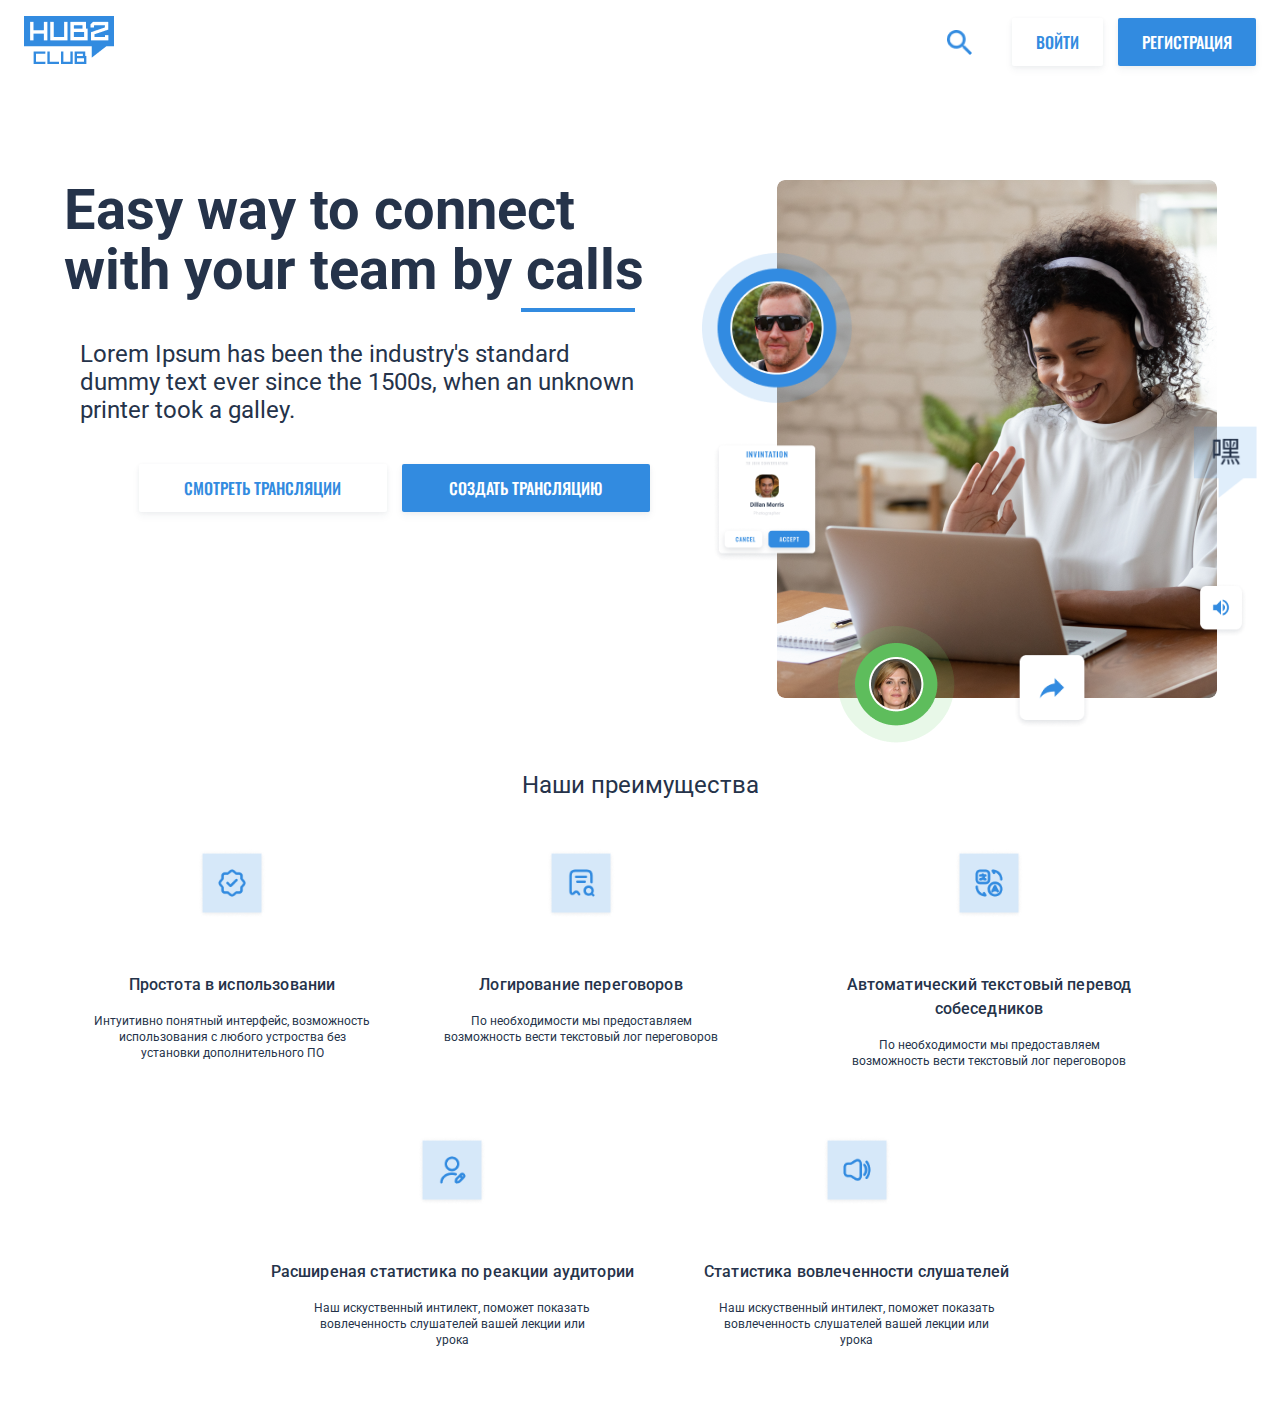
==== commit d61caa1b: "all" ====
--- a/index.html
+++ b/index.html
@@ -16,9 +16,9 @@
                 </a>
             </div>
             <div class="menu-hd">
-                <div class="search">
-                    <img src="img/search.png" alt="">
-                </div>
+                <div class="input-group">
+                    <input class="search" type="text">
+                  </div>
                 <div class="auth-btns">
                     <a href="login.html" mat-button>Войти</a>
                     <a href="registration.html" class="reg" mat-button>регистрация</a>
@@ -34,8 +34,8 @@
                 <div class="line"></div>
                 <p>Lorem Ipsum has been the industry's standard dummy text ever since the 1500s, when an unknown printer took a galley.</p>
                 <div class="auth-btns">
-                    <a href="#" mat-button>смотреть трансляции</a>
-                    <a href="#" class="reg" mat-button>Создать трансляцию</a>
+                    <a href="translation.html" mat-button>смотреть трансляции</a>
+                    <a href="translation3.html" class="reg" mat-button>Создать трансляцию</a>
 
                 </div>
             </div>
--- a/sass/style.css
+++ b/sass/style.css
@@ -7,6 +7,7 @@
 
 .header {
   margin-top: 16px;
+  position: relative;
 }
 
 .header .inner-header {
@@ -22,7 +23,7 @@
           align-items: center;
 }
 
-@media (max-width: 900px) {
+@media (max-width: 1000px) {
   .header .inner-header {
     -webkit-box-orient: vertical;
     -webkit-box-direction: normal;
@@ -39,15 +40,15 @@
     -webkit-box-align: center;
         -ms-flex-align: center;
             align-items: center;
-    -webkit-box-pack: center;
-        -ms-flex-pack: center;
-            justify-content: center;
+    -webkit-box-pack: start;
+        -ms-flex-pack: start;
+            justify-content: start;
   }
   .header .inner-header .menu-hd .auth-btns {
     margin-top: 10px;
   }
   .header .inner-header .menu-hd .search {
-    margin-right: 0;
+    margin-right: 12px;
   }
 }
 
@@ -65,6 +66,7 @@
   height: 48px;
   border-radius: 2px;
   margin-left: 15px;
+  cursor: pointer;
 }
 
 .header .menu-hd .account_img > img {
@@ -1681,7 +1683,6 @@
 
 .broadcast {
   margin: 130px auto;
-  max-width: 700px;
 }
 
 @media (max-width: 767px) {
@@ -1701,6 +1702,8 @@
   background-color: white;
   border-radius: 4px;
   padding: 40px;
+  max-width: 700px;
+  margin: auto;
 }
 
 .inner-broasdcast h2 {
@@ -2212,6 +2215,19 @@
   width: 100%;
 }
 
+@media (max-width: 600px) {
+  .cont {
+    margin-left: 90px;
+  }
+}
+
+@media (max-width: 500px) {
+  .cont {
+    margin-left: 90px;
+    overflow-x: auto;
+  }
+}
+
 .cont .inner-cont {
   margin: 0 24px;
 }
@@ -2229,6 +2245,22 @@
   }
 }
 
+@media (max-width: 450px) {
+  .cont .inner-cont .header .inner-header .menu-hd .auth-btns {
+    -webkit-box-orient: vertical;
+    -webkit-box-direction: normal;
+        -ms-flex-direction: column;
+            flex-direction: column;
+  }
+  .cont .inner-cont .header .inner-header .menu-hd .auth-btns a {
+    font-size: 10px;
+    border-radius: 2px;
+    display: block;
+    text-align: center;
+    padding: 11px 9px;
+  }
+}
+
 .sideBar {
   width: 255px;
   height: 100%;
@@ -2236,6 +2268,12 @@
   position: fixed;
 }
 
+@media (max-width: 600px) {
+  .sideBar {
+    width: 90px;
+  }
+}
+
 .sideBar .bar-header {
   display: -webkit-box;
   display: -ms-flexbox;
@@ -2253,8 +2291,20 @@
   width: 90px;
 }
 
+@media (max-width: 600px) {
+  .sideBar .bar-header .logoimg {
+    width: 60px;
+  }
+}
+
 .sideBar .bar-header .logoimg > img {
   width: 100%;
+}
+
+@media (max-width: 600px) {
+  .sideBar .bar-header .closimg {
+    display: none;
+  }
 }
 
 .sideBar .bar-header .closimg > img {
@@ -2284,12 +2334,6 @@
   padding: 0 24px;
 }
 
-.vectorimg > img {
-  width: 20px;
-  height: auto;
-  margin-right: 16px;
-}
-
 .vectorimg a {
   padding: 12px 0;
   font-family: Roboto;
@@ -2300,6 +2344,30 @@
   letter-spacing: 0.1px;
   color: #f5f9fd;
   text-decoration: none;
+  display: -webkit-box;
+  display: -ms-flexbox;
+  display: flex;
+  -webkit-box-align: center;
+      -ms-flex-align: center;
+          align-items: center;
+}
+
+@media (max-width: 600px) {
+  .vectorimg a {
+    font-size: 12px;
+  }
+}
+
+.vectorimg a > img {
+  width: 20px;
+  height: auto;
+  margin-right: 16px;
+}
+
+@media (max-width: 600px) {
+  .vectorimg a span {
+    display: none;
+  }
 }
 
 .vectorimg:hover {
@@ -2316,6 +2384,23 @@
   line-height: 24px;
   letter-spacing: 0.15px;
   color: #25334A;
+  display: -webkit-box;
+  display: -ms-flexbox;
+  display: flex;
+  -webkit-box-orient: vertical;
+  -webkit-box-direction: normal;
+      -ms-flex-direction: column;
+          flex-direction: column;
+}
+
+.trans span {
+  font-family: Roboto;
+  font-style: normal;
+  font-weight: normal;
+  font-size: 12px;
+  line-height: 16px;
+  letter-spacing: 0.4px;
+  color: #94A7BC;
 }
 
 .cat-nav {
@@ -2326,6 +2411,12 @@
   display: -webkit-box;
   display: -ms-flexbox;
   display: flex;
+}
+
+@media (max-width: 600px) {
+  .cat-nav ul {
+    overflow-x: auto;
+  }
 }
 
 .cat-nav ul li {
@@ -2353,6 +2444,22 @@
   border-bottom: 2px solid #294F79;
 }
 
+.populiar-broadcast h6 {
+  font-family: Roboto;
+  font-style: normal;
+  font-weight: 500;
+  font-size: 16px;
+  line-height: 24px;
+  display: -webkit-box;
+  display: -ms-flexbox;
+  display: flex;
+  -webkit-box-align: center;
+      -ms-flex-align: center;
+          align-items: center;
+  letter-spacing: 0.15px;
+  color: #94A7BC;
+}
+
 .populiar-broadcast h2 {
   font-family: Roboto;
   font-style: normal;
@@ -2425,6 +2532,12 @@
   .populiar-broadcast .pops-content .box-broad {
     max-width: 250px;
     margin-right: 20px;
+  }
+}
+
+@media (max-width: 600px) {
+  .populiar-broadcast .pops-content .box-broad {
+    max-width: 145px !important;
   }
 }
 
@@ -2457,6 +2570,13 @@
   color: #FFFFFF;
 }
 
+@media (max-width: 600px) {
+  .populiar-broadcast .pops-content .box-broad .eye-box {
+    top: 50px;
+    left: 110px;
+  }
+}
+
 .populiar-broadcast .pops-content .box-broad .eye-box img {
   -webkit-transform: rotate(90deg);
           transform: rotate(90deg);
@@ -2498,6 +2618,13 @@
   display: -webkit-box;
   display: -ms-flexbox;
   display: flex;
+}
+
+@media (max-width: 600px) {
+  .populiar-broadcast .pops-content .box-broad .box-content .usbtns {
+    -ms-flex-wrap: wrap;
+        flex-wrap: wrap;
+  }
 }
 
 .populiar-broadcast .pops-content .box-broad .box-content .usbt {
@@ -2613,6 +2740,12 @@
   margin-right: 30px;
 }
 
+@media (max-width: 500px) {
+  .menu-hd ul li {
+    margin-right: 10px;
+  }
+}
+
 .menu-hd ul li a {
   font-family: Roboto;
   font-style: normal;
@@ -2623,4 +2756,1002 @@
   color: #294F79;
   text-decoration: none;
 }
+
+.sidelist {
+  margin-top: 31px;
+}
+
+.itemlist {
+  -webkit-box-align: center;
+      -ms-flex-align: center;
+          align-items: center;
+  padding: 0 24px;
+  display: -webkit-box;
+  display: -ms-flexbox;
+  display: flex;
+  margin-bottom: 16px;
+  -webkit-box-pack: justify;
+      -ms-flex-pack: justify;
+          justify-content: space-between;
+}
+
+.itemlist .circle {
+  width: 6px;
+  height: 6px;
+  border-radius: 50%;
+  background-color: #328BE0;
+}
+
+@media (max-width: 600px) {
+  .itemlist .circle {
+    display: none;
+  }
+}
+
+.itemlist .icon {
+  width: 14px;
+  height: 14px;
+  margin-right: -5px;
+}
+
+.itemlist .icon > img {
+  width: 100%;
+  height: 100%;
+}
+
+@media (max-width: 600px) {
+  .itemlist .icon {
+    display: none;
+  }
+}
+
+.itemlist a {
+  text-decoration: none;
+  width: 90%;
+  display: -webkit-box;
+  display: -ms-flexbox;
+  display: flex;
+  -webkit-box-align: center;
+      -ms-flex-align: center;
+          align-items: center;
+}
+
+.itemlist a img {
+  width: 32px;
+  height: 32px;
+  border-radius: 2px;
+  margin-right: 10px;
+  -o-object-fit: contain;
+     object-fit: contain;
+}
+
+.itemlist a span {
+  display: block;
+  max-width: 137px;
+  font-family: Roboto;
+  font-style: normal;
+  font-weight: normal;
+  font-size: 12px;
+  line-height: 16px;
+  letter-spacing: 0.4px;
+  color: white;
+}
+
+@media (max-width: 600px) {
+  .itemlist a span {
+    display: none;
+  }
+}
+
+.input-group {
+  position: relative;
+}
+
+.input-group .search {
+  height: 15px;
+  width: 15px;
+  background-image: url(../img/search.png);
+  background-repeat: no-repeat;
+  background-size: contain;
+  border: 0;
+  cursor: pointer;
+  color: #fff;
+  outline: none;
+  padding: 5px;
+  position: relative;
+  -webkit-transition: all 150ms cubic-bezier(0.2, 0.6, 0.252, 1.2);
+  transition: all 150ms cubic-bezier(0.2, 0.6, 0.252, 1.2);
+}
+
+.input-group .search ~ .bar {
+  height: 15px;
+  width: 15px;
+  background: #fff;
+  border-radius: 4px;
+  -webkit-box-shadow: 0 2px 2px 0 rgba(0, 0, 0, 0.15);
+          box-shadow: 0 2px 2px 0 rgba(0, 0, 0, 0.15);
+  position: absolute;
+  display: block;
+  opacity: 1;
+  right: -9px;
+  top: 35px;
+  -webkit-transform: rotate(45deg);
+          transform: rotate(45deg);
+  -webkit-transition: opacity 150ms ease;
+  transition: opacity 150ms ease;
+}
+
+.input-group .search:-ms-input-placeholder {
+  color: #fff;
+}
+
+.input-group .search::-webkit-input-placeholder {
+  color: #fff;
+}
+
+.input-group .search::-ms-input-placeholder {
+  color: #fff;
+}
+
+.input-group .search::placeholder {
+  color: #fff;
+}
+
+.input-group .search:focus {
+  height: 25px;
+  width: 180px;
+  border-radius: 3px;
+  color: #26547c;
+  cursor: initial;
+  border-bottom: 2px solid #328BE0;
+  padding: 0 30px;
+  opacity: 1;
+}
+
+.input-group .search:focus:-ms-input-placeholder {
+  color: #a1a1a1;
+}
+
+.input-group .search:focus::-webkit-input-placeholder {
+  color: #a1a1a1;
+}
+
+.input-group .search:focus::-ms-input-placeholder {
+  color: #a1a1a1;
+}
+
+.input-group .search:focus::placeholder {
+  color: #a1a1a1;
+}
+
+.input-group .search:focus ~ .bar {
+  -webkit-box-shadow: none;
+          box-shadow: none;
+  opacity: 0;
+  right: 0;
+  top: 5px;
+}
+
+.auth-settings {
+  background-color: white;
+  -webkit-box-shadow: 0px 0px 8px rgba(0, 0, 0, 0.05), 0px 2px 4px rgba(37, 51, 74, 0.05);
+          box-shadow: 0px 0px 8px rgba(0, 0, 0, 0.05), 0px 2px 4px rgba(37, 51, 74, 0.05);
+  border-radius: 2px;
+  max-width: 221px;
+  position: absolute;
+  right: 0px;
+  top: 60px;
+  z-index: 9;
+  display: none;
+}
+
+@media (max-width: 900px) {
+  .auth-settings {
+    top: 100px;
+  }
+}
+
+.lang {
+  background-color: white;
+  -webkit-box-shadow: 0px 0px 8px rgba(0, 0, 0, 0.05), 0px 2px 4px rgba(37, 51, 74, 0.05);
+          box-shadow: 0px 0px 8px rgba(0, 0, 0, 0.05), 0px 2px 4px rgba(37, 51, 74, 0.05);
+  border-radius: 2px;
+  max-width: 221px;
+  position: absolute;
+  z-index: 9;
+  right: 230px;
+  top: 175px;
+  display: none;
+}
+
+@media (max-width: 600px) {
+  .lang {
+    right: 75px;
+    top: 220px;
+  }
+}
+
+.setInner {
+  padding: 18px;
+}
+
+.setInner .setitem {
+  margin-bottom: 16px;
+}
+
+.setInner .setitem a {
+  display: -webkit-box;
+  display: -ms-flexbox;
+  display: flex;
+  -webkit-box-align: center;
+      -ms-flex-align: center;
+          align-items: center;
+  text-decoration: none;
+}
+
+.setInner .setitem a img {
+  width: 32px;
+  height: 32px;
+  -o-object-fit: contain;
+     object-fit: contain;
+}
+
+.setInner .setitem a .fname {
+  font-family: Roboto;
+  font-style: normal;
+  font-weight: bold;
+  font-size: 16px;
+  line-height: 24px;
+  letter-spacing: 0.15px;
+  margin-left: 24px;
+  color: #294F79;
+}
+
+.setInner .setitem a .fname-set {
+  font-family: Roboto;
+  font-style: normal;
+  font-weight: normal;
+  font-size: 16px;
+  line-height: 24px;
+  letter-spacing: 0.15px;
+  margin-left: 16px;
+  color: #294F79;
+}
+
+.members {
+  display: -webkit-box;
+  display: -ms-flexbox;
+  display: flex;
+  -webkit-box-pack: justify;
+      -ms-flex-pack: justify;
+          justify-content: space-between;
+}
+
+@media (max-width: 1000px) {
+  .members {
+    -webkit-box-orient: vertical;
+    -webkit-box-direction: normal;
+        -ms-flex-direction: column;
+            flex-direction: column;
+  }
+}
+
+.shc-box {
+  max-width: 569px;
+  width: 50%;
+}
+
+@media (max-width: 1450px) {
+  .shc-box {
+    width: 48%;
+  }
+}
+
+@media (max-width: 1000px) {
+  .shc-box {
+    width: 100%;
+    max-width: unset;
+  }
+}
+
+.shc-box .item-user {
+  margin: 16px 0;
+  display: -webkit-box;
+  display: -ms-flexbox;
+  display: flex;
+  -webkit-box-pack: justify;
+      -ms-flex-pack: justify;
+          justify-content: space-between;
+}
+
+@media (max-width: 500px) {
+  .shc-box .item-user {
+    -webkit-box-pack: start;
+        -ms-flex-pack: start;
+            justify-content: start;
+    -webkit-box-orient: vertical;
+    -webkit-box-direction: normal;
+        -ms-flex-direction: column;
+            flex-direction: column;
+  }
+}
+
+.shc-box .item-user .pr {
+  cursor: pointer;
+  background-color: #328BE0;
+  -webkit-box-shadow: 0px 0px 8px rgba(0, 0, 0, 0.05), 0px 2px 4px rgba(37, 51, 74, 0.05);
+          box-shadow: 0px 0px 8px rgba(0, 0, 0, 0.05), 0px 2px 4px rgba(37, 51, 74, 0.05);
+  border-radius: 2px;
+  text-transform: uppercase;
+  font-style: normal;
+  font-weight: 500;
+  font-size: 12px;
+  line-height: 16px;
+  font-family: Roboto;
+  border: none;
+  color: white;
+  margin-left: 0px;
+  padding: 4px 36px;
+  width: 160px;
+}
+
+@media (max-width: 500px) {
+  .shc-box .item-user .pr {
+    margin-top: 20px;
+  }
+}
+
+.shc-box .item-user .prig {
+  background-color: white;
+  color: #328BE0;
+  -webkit-box-shadow: 0px 0px 8px rgba(0, 0, 0, 0.05), 0px 2px 4px rgba(37, 51, 74, 0.05);
+          box-shadow: 0px 0px 8px rgba(0, 0, 0, 0.05), 0px 2px 4px rgba(37, 51, 74, 0.05);
+  border-radius: 2px;
+  text-transform: uppercase;
+  font-style: normal;
+  font-weight: 500;
+  font-size: 12px;
+  line-height: 16px;
+  font-family: Roboto;
+  border: none;
+  cursor: pointer;
+  padding: 4px 36px;
+  width: 160px;
+}
+
+@media (max-width: 500px) {
+  .shc-box .item-user .prig {
+    margin-top: 20px;
+  }
+}
+
+.shc-box .item-user .sch-us {
+  display: -webkit-box;
+  display: -ms-flexbox;
+  display: flex;
+  -webkit-box-align: center;
+      -ms-flex-align: center;
+          align-items: center;
+}
+
+.shc-box .item-user .sch-us > img {
+  width: 48px;
+  height: 48px;
+  display: -webkit-box;
+  display: -ms-flexbox;
+  display: flex;
+  -webkit-box-align: center;
+      -ms-flex-align: center;
+          align-items: center;
+  border-radius: 2px;
+}
+
+.shc-box .item-user .sch-us p {
+  font-family: Roboto;
+  font-style: normal;
+  font-weight: 500;
+  font-size: 14px;
+  line-height: 18px;
+  color: #25334A;
+  margin-left: 10px;
+}
+
+.search-page {
+  margin-top: 58px;
+  margin-bottom: 20px;
+}
+
+.members-content {
+  margin-top: 56px;
+  margin-bottom: 42px;
+}
+
+.member {
+  display: -webkit-box;
+  display: -ms-flexbox;
+  display: flex;
+  -webkit-box-align: center;
+      -ms-flex-align: center;
+          align-items: center;
+  -webkit-box-pack: justify;
+      -ms-flex-pack: justify;
+          justify-content: space-between;
+  max-width: 1285px;
+}
+
+@media (max-width: 1000px) {
+  .member {
+    -webkit-box-orient: vertical;
+    -webkit-box-direction: normal;
+        -ms-flex-direction: column;
+            flex-direction: column;
+    -webkit-box-pack: start;
+        -ms-flex-pack: start;
+            justify-content: start;
+    -webkit-box-align: start;
+        -ms-flex-align: start;
+            align-items: flex-start;
+  }
+}
+
+.member .member-item {
+  display: -webkit-box;
+  display: -ms-flexbox;
+  display: flex;
+}
+
+@media (max-width: 400px) {
+  .member .member-item {
+    -webkit-box-orient: vertical;
+    -webkit-box-direction: normal;
+        -ms-flex-direction: column;
+            flex-direction: column;
+  }
+}
+
+.member .member-item .memb-img {
+  width: 72px;
+  height: 72px;
+  border-radius: 2px;
+  margin-right: 24px;
+}
+
+.member .member-item .memb-img > img {
+  border-radius: 2px;
+  width: 100%;
+  height: 100%;
+}
+
+.member .member-item .memb-name h6 {
+  font-family: Roboto;
+  font-style: normal;
+  font-weight: bold;
+  font-size: 24px;
+  line-height: 34px;
+  display: -webkit-box;
+  display: -ms-flexbox;
+  display: flex;
+  -webkit-box-align: center;
+      -ms-flex-align: center;
+          align-items: center;
+  letter-spacing: 0.18px;
+  color: #25334A;
+}
+
+.member .member-item .memb-name p {
+  font-family: Roboto;
+  font-style: normal;
+  font-weight: 500;
+  font-size: 14px;
+  line-height: 18px;
+  /* identical to box height, or 129% */
+  display: -webkit-box;
+  display: -ms-flexbox;
+  display: flex;
+  -webkit-box-align: center;
+      -ms-flex-align: center;
+          align-items: center;
+  letter-spacing: 0.1px;
+  /* Grey */
+  color: #94A7BC;
+  opacity: 0.8;
+}
+
+.member-soc {
+  display: -webkit-box;
+  display: -ms-flexbox;
+  display: flex;
+  -webkit-box-align: center;
+      -ms-flex-align: center;
+          align-items: center;
+}
+
+@media (max-width: 1000px) {
+  .member-soc {
+    margin-top: 20px;
+    -ms-flex-wrap: wrap;
+        flex-wrap: wrap;
+  }
+}
+
+.member-soc .soc {
+  display: -webkit-box;
+  display: -ms-flexbox;
+  display: flex;
+}
+
+.member-soc .soc a {
+  text-decoration: none;
+  background-color: #328BE0;
+  width: 40px;
+  height: 40px;
+  display: -webkit-box;
+  display: -ms-flexbox;
+  display: flex;
+  -webkit-box-align: center;
+      -ms-flex-align: center;
+          align-items: center;
+  margin-right: 24px;
+  -webkit-box-pack: center;
+      -ms-flex-pack: center;
+          justify-content: center;
+}
+
+@media (max-width: 400px) {
+  .member-soc .soc a {
+    margin-right: 8px;
+  }
+}
+
+.member-soc .more {
+  cursor: pointer;
+}
+
+.membsinfo {
+  display: -webkit-box;
+  display: -ms-flexbox;
+  display: flex;
+}
+
+@media (max-width: 1000px) {
+  .membsinfo {
+    -webkit-box-orient: vertical;
+    -webkit-box-direction: normal;
+        -ms-flex-direction: column;
+            flex-direction: column;
+  }
+}
+
+.info-container {
+  margin-right: 16px;
+}
+
+.information {
+  background: #F5F9FD;
+  -webkit-box-shadow: 0px 0px 8px rgba(0, 0, 0, 0.05), 0px 2px 4px rgba(37, 51, 74, 0.05);
+          box-shadow: 0px 0px 8px rgba(0, 0, 0, 0.05), 0px 2px 4px rgba(37, 51, 74, 0.05);
+  border-radius: 4px;
+  margin-bottom: 20px;
+  padding-bottom: 1px;
+  max-width: 450px;
+}
+
+.information .infohd {
+  background: #328BE0;
+  font-family: Oswald;
+  font-style: normal;
+  font-weight: 500;
+  font-size: 14px;
+  line-height: 16px;
+  letter-spacing: 1.25px;
+  text-transform: uppercase;
+  color: white;
+  padding: 8px 15px;
+  border-top-left-radius: 4px;
+  border-top-right-radius: 4px;
+}
+
+.information .info-text {
+  padding: 24px 16px;
+}
+
+.information .info-text p {
+  font-family: Roboto;
+  font-style: normal;
+  font-weight: normal;
+  font-size: 14px;
+  line-height: 20px;
+  letter-spacing: 0.25px;
+  color: #25334A;
+  margin: 16px 0;
+}
+
+.information .infbox {
+  background: rgba(214, 232, 249, 0.5);
+  border-radius: 4px;
+  margin: 16px;
+  padding: 16px;
+}
+
+.information .infbox .usbtns {
+  display: -webkit-box;
+  display: -ms-flexbox;
+  display: flex;
+  margin-top: 16px;
+  margin-bottom: 16px;
+}
+
+.information .infbox .usbt {
+  width: 44px;
+  height: 16px;
+  background: #D6E8F9;
+  border-radius: 2px;
+  display: -webkit-box;
+  display: -ms-flexbox;
+  display: flex;
+  -webkit-box-pack: center;
+      -ms-flex-pack: center;
+          justify-content: center;
+  -webkit-box-align: center;
+      -ms-flex-align: center;
+          align-items: center;
+  font-family: Roboto;
+  font-style: normal;
+  font-weight: normal;
+  font-size: 8px;
+  line-height: 16px;
+  color: #25334A;
+  text-decoration: none;
+  margin-right: 8px;
+}
+
+.information .infbox .infhd {
+  display: -webkit-box;
+  display: -ms-flexbox;
+  display: flex;
+  -webkit-box-pack: justify;
+      -ms-flex-pack: justify;
+          justify-content: space-between;
+}
+
+.information .infbox .infhd a {
+  width: 24px;
+  height: 24px;
+  display: -webkit-box;
+  display: -ms-flexbox;
+  display: flex;
+  -webkit-box-pack: center;
+      -ms-flex-pack: center;
+          justify-content: center;
+  -webkit-box-align: center;
+      -ms-flex-align: center;
+          align-items: center;
+  background-color: white;
+}
+
+.information .infbox .infhd .inftitle {
+  font-family: Roboto;
+  font-style: normal;
+  font-weight: normal;
+  font-size: 14px;
+  line-height: 20px;
+  letter-spacing: 0.25px;
+  color: #25334A;
+}
+
+.statist-container {
+  min-width: 460px;
+  max-width: 460px;
+  border-radius: 2px;
+  background-color: #25334A;
+  position: absolute;
+  top: 100px;
+  display: none;
+}
+
+@media (max-width: 500px) {
+  .statist-container {
+    min-width: unset;
+  }
+}
+
+.statist-container .stat-hd {
+  background: #294F79;
+  border-radius: 4px;
+  padding: 15px;
+  display: -webkit-box;
+  display: -ms-flexbox;
+  display: flex;
+  -webkit-box-align: center;
+      -ms-flex-align: center;
+          align-items: center;
+  -webkit-box-pack: justify;
+      -ms-flex-pack: justify;
+          justify-content: space-between;
+}
+
+.statist-container .stat-hd .st1 {
+  display: -webkit-box;
+  display: -ms-flexbox;
+  display: flex;
+  -webkit-box-align: center;
+      -ms-flex-align: center;
+          align-items: center;
+}
+
+.statist-container .stat-hd .st1 .st-n {
+  display: -webkit-box;
+  display: -ms-flexbox;
+  display: flex;
+  -webkit-box-align: center;
+      -ms-flex-align: center;
+          align-items: center;
+}
+
+.statist-container .stat-hd .st1 .st-n span {
+  font-family: Roboto;
+  font-style: normal;
+  font-weight: normal;
+  font-size: 16px;
+  line-height: 22px;
+  display: -webkit-box;
+  display: -ms-flexbox;
+  display: flex;
+  -webkit-box-align: center;
+      -ms-flex-align: center;
+          align-items: center;
+  text-align: center;
+  color: white;
+  margin-right: 8px;
+}
+
+.statist-container .stat-hd .st1 .st-n img {
+  margin-right: 8px;
+}
+
+.statist-container .stat-hd .st1 .st-time {
+  font-family: Roboto;
+  font-style: normal;
+  font-weight: normal;
+  font-size: 12px;
+  line-height: 16px;
+  display: -webkit-box;
+  display: -ms-flexbox;
+  display: flex;
+  -webkit-box-align: center;
+      -ms-flex-align: center;
+          align-items: center;
+  text-align: center;
+  color: white;
+  background: #25334A;
+  border-radius: 2px;
+  padding: 8px  18px;
+}
+
+.statist-container .st-menu {
+  display: -webkit-box;
+  display: -ms-flexbox;
+  display: flex;
+  -webkit-box-align: center;
+      -ms-flex-align: center;
+          align-items: center;
+  -webkit-box-pack: justify;
+      -ms-flex-pack: justify;
+          justify-content: space-between;
+  padding: 15px 0;
+}
+
+@media (max-width: 500px) {
+  .statist-container .st-menu {
+    overflow-x: auto;
+  }
+}
+
+.statist-container .st-menu .act {
+  border-bottom: 2px solid #328BE0;
+}
+
+.statist-container .st-menu .act a {
+  color: #328BE0;
+}
+
+.statist-container .st-menu li {
+  list-style: none;
+  margin-right: 10px;
+}
+
+.statist-container .st-menu li a {
+  text-decoration: none;
+  font-family: Oswald;
+  font-style: normal;
+  font-weight: 500;
+  font-size: 12px;
+  line-height: 20px;
+  text-align: center;
+  text-transform: uppercase;
+  padding: 10px;
+  color: #98C5F0;
+}
+
+@media (max-width: 500px) {
+  .statist-container .st-menu li a {
+    font-size: 10px;
+  }
+}
+
+.stt-content {
+  position: relative;
+}
+
+.stt-content .st-right {
+  position: absolute;
+  top: 40%;
+  right: 15px;
+}
+
+.stt-content .all-st .st-item {
+  display: -webkit-box;
+  display: -ms-flexbox;
+  display: flex;
+  padding: 15px;
+  -webkit-box-align: center;
+      -ms-flex-align: center;
+          align-items: center;
+  position: relative;
+}
+
+.stt-content .all-st .st-item .sttext {
+  font-family: Roboto;
+  font-style: normal;
+  font-weight: normal;
+  font-size: 12px;
+  line-height: 16px;
+  /* identical to box height, or 133% */
+  /* Light */
+  color: #F5F9FD;
+}
+
+.stt-content .all-st .st-item .sttext span {
+  margin-right: 9px;
+}
+
+.stt-content .all-st .st-item .st-img {
+  margin-right: 40px;
+  display: -webkit-box;
+  display: -ms-flexbox;
+  display: flex;
+  -webkit-box-orient: vertical;
+  -webkit-box-direction: normal;
+      -ms-flex-direction: column;
+          flex-direction: column;
+  -webkit-box-pack: center;
+      -ms-flex-pack: center;
+          justify-content: center;
+}
+
+.stt-content .all-st .st-item .st-img img {
+  width: 16px;
+  margin: auto;
+}
+
+.stt-content .all-st .st-item .st-img span {
+  font-family: Roboto;
+  font-style: normal;
+  font-weight: normal;
+  font-size: 12px;
+  line-height: 16px;
+  text-align: center;
+  color: #F5F9FD;
+  margin-top: 11px;
+  text-align: center;
+}
+
+.timeline {
+  width: 60%;
+  height: 15px;
+  text-align: justify;
+  position: absolute;
+  left: 49%;
+  -webkit-transform: translate(-50%, -50%);
+  transform: translate(-50%, -50%);
+  bottom: 25px;
+  background: -webkit-gradient(linear, left top, left bottom, from(#25334A), color-stop(45%, #25334A), color-stop(51%, #328BE0), color-stop(57%, #25334A), to(#25334A));
+  background: linear-gradient(to bottom, #25334A 0%, #25334A 45%, #328BE0 51%, #25334A 57%, #25334A 100%);
+}
+
+.timeline:after {
+  display: inline-block;
+  content: "";
+  width: 100%;
+}
+
+.timeline li {
+  display: inline-block;
+  width: 10px;
+  height: 10px;
+  background: #328BE0;
+  text-align: center;
+  line-height: 1.5;
+  position: -webkit-sticky;
+  position: sticky;
+  border-radius: 50%;
+}
+
+.timeline li:after {
+  display: inline-block;
+  content: attr(data-text);
+  font-size: 12px;
+  position: absolute;
+  left: 50%;
+  -webkit-transform: translateX(-50%);
+  transform: translateX(-50%);
+  color: #98C5F0;
+  font-family: Roboto;
+}
+
+.timeline li:nth-child(odd):after {
+  bottom: 15px;
+  margin-bottom: 17px;
+  -webkit-transform: translate(-50%, 100%);
+  transform: translate(-50%, 100%);
+  width: 50px;
+}
+
+.timeline li:nth-child(even):after {
+  top: 0;
+  margin-top: -5px;
+  width: 50px;
+  -webkit-transform: translate(-50%, -100%);
+  transform: translate(-50%, -100%);
+}
+
+#divTimeline {
+  padding-right: 30px;
+  padding-left: 30px;
+}
+
+.alltrans {
+  display: none;
+}
+
+.trascription {
+  display: -webkit-box;
+  display: -ms-flexbox;
+  display: flex;
+  padding: 15px;
+}
+
+.trascription .cript-tm {
+  font-family: Roboto;
+  font-style: normal;
+  font-weight: normal;
+  font-size: 12px;
+  line-height: 16px;
+  color: #94A7BC;
+  margin-right: 8px;
+}
+
+.trascription .cript h5 {
+  font-family: Roboto;
+  font-style: normal;
+  font-weight: normal;
+  font-size: 16px;
+  line-height: 22px;
+  color: rgba(87, 171, 249, 0.8);
+}
+
+.trascription .cript p {
+  font-family: Roboto;
+  font-style: normal;
+  font-weight: normal;
+  font-size: 16px;
+  line-height: 22px;
+  display: -webkit-box;
+  display: -ms-flexbox;
+  display: flex;
+  -webkit-box-align: center;
+      -ms-flex-align: center;
+          align-items: center;
+  color: white;
+}
 /*# sourceMappingURL=style.css.map */